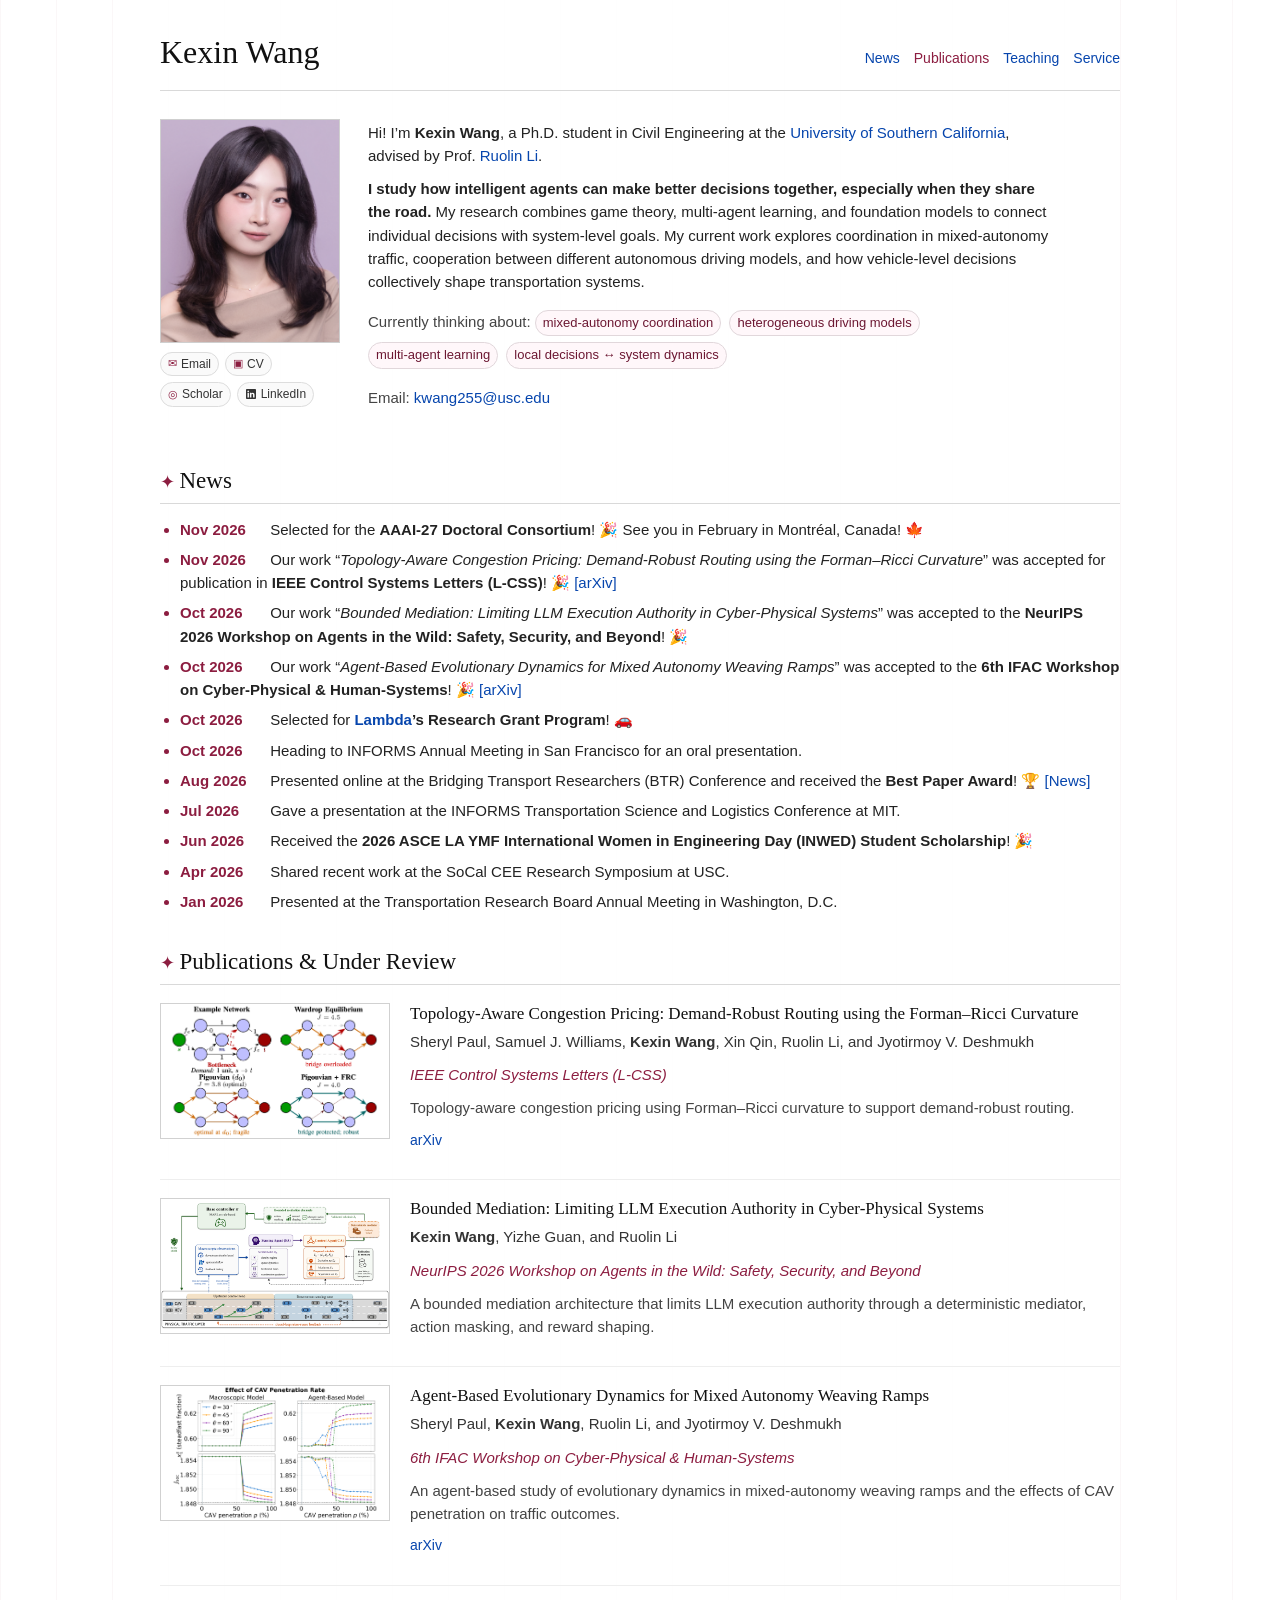
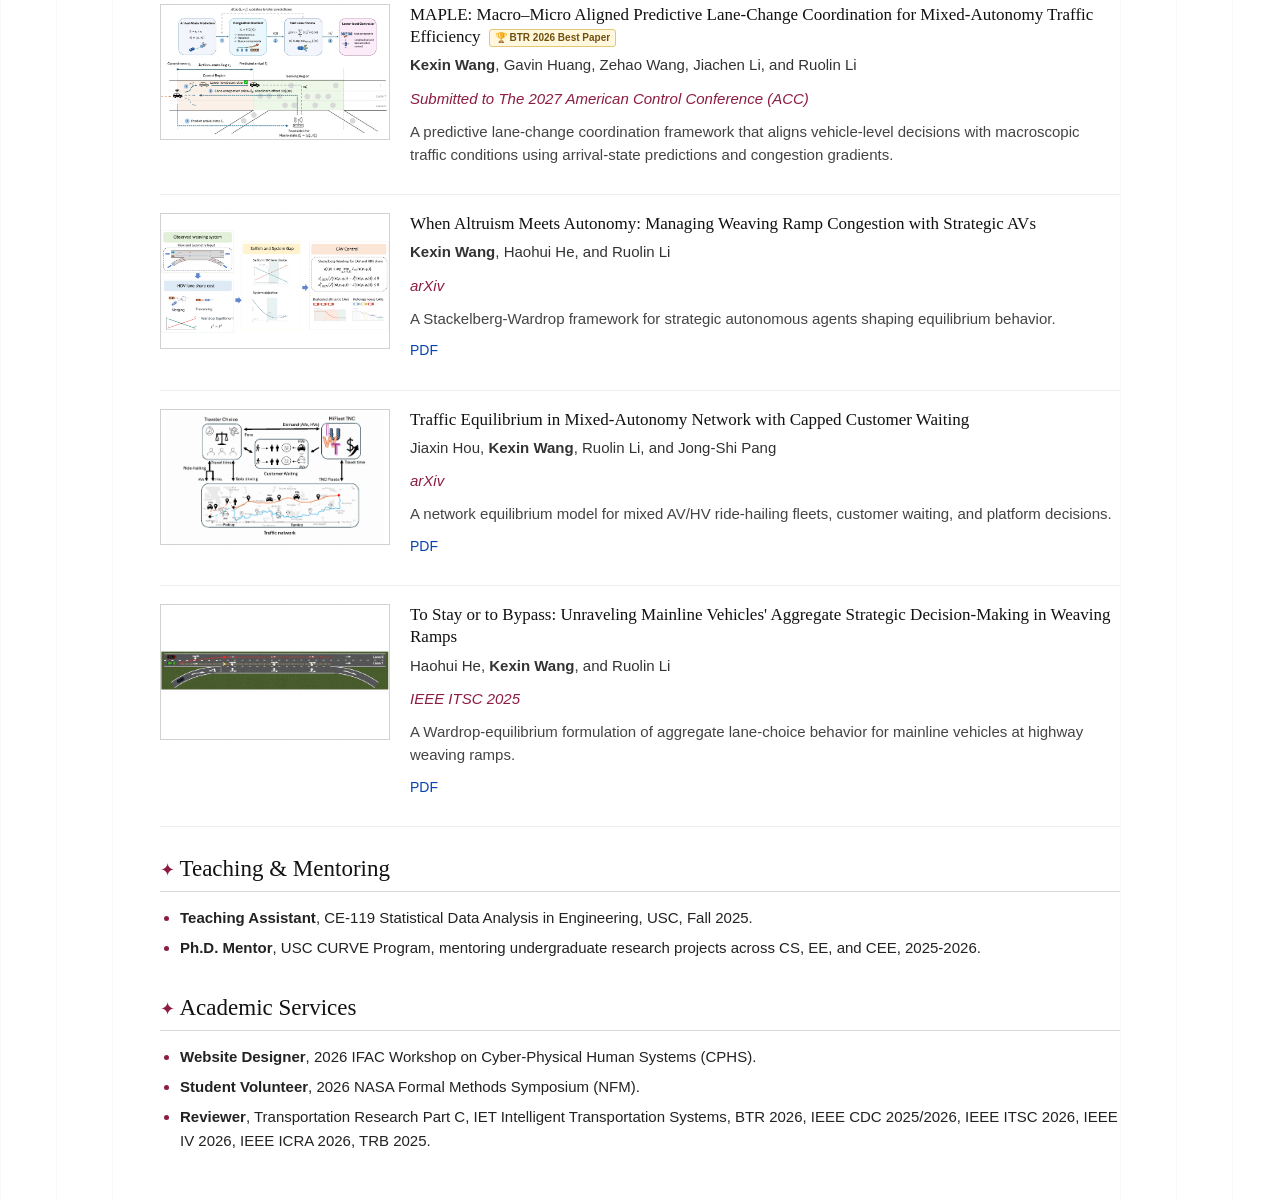
==== index.html @ f647f92d "Add maple leaf to Montreal news" ====
<!DOCTYPE html>
<html lang="en">
<head>
  <meta charset="UTF-8" />
  <meta name="viewport" content="width=device-width, initial-scale=1.0" />
  <meta name="description" content="Kexin Wang, Ph.D. student at USC studying coordination and system-level decision-making in intelligent multi-agent systems and mixed-autonomy transportation." />
  <title>Kexin Wang</title>
  <link rel="stylesheet" href="style.css" />
</head>
<body>
  <div class="page">
    <header class="site-header">
      <h1>Kexin Wang</h1>
      <nav aria-label="Main navigation">
        <a href="#news">News</a>
        <a href="#publications">Publications</a>
        <a href="#teaching">Teaching</a>
        <a href="#service">Service</a>
      </nav>
    </header>

    <main>
      <section class="intro" aria-label="Introduction">
        <div class="portrait-wrap">
          <img src="photo.jpeg" alt="Kexin Wang" class="portrait" />
          <div class="profile-links" aria-label="Profile links">
            <a href="mailto:kwang255@usc.edu" aria-label="Email Kexin Wang"><span>✉</span>Email</a>
            <a href="CV_Kexin_Wang.pdf" target="_blank" rel="noopener" aria-label="Download CV"><span>▣</span>CV</a>
            <a href="https://scholar.google.com/citations?user=AoltnHUAAAAJ&amp;hl=en" target="_blank" rel="noopener" aria-label="Google Scholar profile"><span>◎</span>Scholar</a>
            <a href="https://www.linkedin.com/in/kexin-wang-294608192/" target="_blank" rel="noopener" aria-label="LinkedIn profile">
              <svg width="12" height="12" viewBox="0 0 24 24" fill="currentColor" aria-hidden="true" focusable="false">
                <path d="M20.45 2H3.55C2.69 2 2 2.68 2 3.52v16.96c0 .84.69 1.52 1.55 1.52h16.9c.86 0 1.55-.68 1.55-1.52V3.52c0-.84-.69-1.52-1.55-1.52zM7.93 19.05H4.97V9.5h2.96v9.55zM6.45 8.19a1.71 1.71 0 1 1 0-3.42 1.71 1.71 0 0 1 0 3.42zm12.6 10.86H16.1V14.4c0-1.11-.02-2.54-1.55-2.54-1.55 0-1.79 1.21-1.79 2.46v4.73H9.81V9.5h2.83v1.3h.04c.39-.75 1.36-1.54 2.8-1.54 3 0 3.56 1.98 3.56 4.55v5.24z" />
              </svg>
              LinkedIn
            </a>
          </div>
        </div>
        <div class="bio">
          <p>
            Hi! I’m <strong>Kexin Wang</strong>, a Ph.D. student in Civil Engineering at the
            <a href="https://www.usc.edu/" target="_blank" rel="noopener">University of Southern California</a>,
            advised by Prof. <a href="https://ruolinli.me/ruolin-li" target="_blank" rel="noopener">Ruolin Li</a>.
          </p>
          <p>
            <strong>I study how intelligent agents can make better decisions together, especially when they share the road.</strong>
            My research combines game theory, multi-agent learning, and foundation models to connect individual decisions with
            system-level goals. My current work explores coordination in mixed-autonomy traffic, cooperation between different
            autonomous driving models, and how vehicle-level decisions collectively shape transportation systems.
          </p>
          <p class="currently">
            Currently thinking about: <span>mixed-autonomy coordination</span>
            <span>heterogeneous driving models</span>
            <span>multi-agent learning</span>
            <span>local decisions ↔ system dynamics</span>
          </p>
          <p class="contact">
            Email: <a href="mailto:kwang255@usc.edu">kwang255@usc.edu</a>
          </p>
        </div>
      </section>

      <section id="news" class="section">
        <h2>News</h2>
        <ul class="news-list">
          <li><span>Nov 2026</span> Selected for the <strong>AAAI-27 Doctoral Consortium</strong>! 🎉 See you in February in Montréal, Canada! 🍁</li>
          <li><span>Nov 2026</span> Our work “<em>Topology-Aware Congestion Pricing: Demand-Robust Routing using the Forman–Ricci Curvature</em>” was accepted for publication in <strong>IEEE Control Systems Letters (L-CSS)</strong>! 🎉 <a href="https://arxiv.org/abs/2609.14980" target="_blank" rel="noopener">[arXiv]</a></li>
          <li><span>Oct 2026</span> Our work “<em>Bounded Mediation: Limiting LLM Execution Authority in Cyber-Physical Systems</em>” was accepted to the <strong>NeurIPS 2026 Workshop on Agents in the Wild: Safety, Security, and Beyond</strong>! 🎉</li>
          <li><span>Oct 2026</span> Our work “<em>Agent-Based Evolutionary Dynamics for Mixed Autonomy Weaving Ramps</em>” was accepted to the <strong>6th IFAC Workshop on Cyber-Physical &amp; Human-Systems</strong>! 🎉 <a href="https://arxiv.org/abs/2609.36424" target="_blank" rel="noopener">[arXiv]</a></li>
          <li><span>Oct 2026</span> Selected for <strong><a href="https://lambda.ai/" target="_blank" rel="noopener">Lambda</a>’s Research Grant Program</strong>! 🚗</li>
          <li><span>Oct 2026</span> Heading to INFORMS Annual Meeting in San Francisco for an oral presentation.</li>
          <li><span>Aug 2026</span> Presented online at the Bridging Transport Researchers (BTR) Conference and received the <strong>Best Paper Award</strong>! 🏆 <a href="https://bridgingtransport.org/archive-directory/archive-of-btr-8-august-2026/" target="_blank" rel="noopener">[News]</a></li>
          <li><span>Jul 2026</span> Gave a presentation at the INFORMS Transportation Science and Logistics Conference at MIT.</li>
          <li><span>Jun 2026</span> Received the <strong>2026 ASCE LA YMF International Women in Engineering Day (INWED) Student Scholarship</strong>! 🎉</li>
          <li><span>Apr 2026</span> Shared recent work at the SoCal CEE Research Symposium at USC.</li>
          <li><span>Jan 2026</span> Presented at the Transportation Research Board Annual Meeting in Washington, D.C.</li>
        </ul>
      </section>

      <section id="publications" class="section">
        <h2>Publications &amp; Under Review</h2>

        <article class="publication">
          <div class="pub-image">
            <img src="assets/papers/topology_pricing_thumb.png" alt="Network routing under Wardrop equilibrium, Pigouvian pricing, and Forman–Ricci curvature-based pricing" />
          </div>
          <div class="pub-text">
            <h3>Topology-Aware Congestion Pricing: Demand-Robust Routing using the Forman–Ricci Curvature</h3>
            <p class="authors">Sheryl Paul, Samuel J. Williams, <strong>Kexin Wang</strong>, Xin Qin, Ruolin Li, and Jyotirmoy V. Deshmukh</p>
            <p class="venue">IEEE Control Systems Letters (L-CSS)</p>
            <p class="summary">
              Topology-aware congestion pricing using Forman–Ricci curvature to support demand-robust routing.
            </p>
            <p class="links"><a href="https://arxiv.org/abs/2609.14980" target="_blank" rel="noopener">arXiv</a></p>
          </div>
        </article>

        <article class="publication">
          <div class="pub-image">
            <img src="assets/papers/bounded_mediation_thumb.png" alt="Bounded mediation architecture with a deterministic mediator and limited LLM execution authority" />
          </div>
          <div class="pub-text">
            <h3>Bounded Mediation: Limiting LLM Execution Authority in Cyber-Physical Systems</h3>
            <p class="authors"><strong>Kexin Wang</strong>, Yizhe Guan, and Ruolin Li</p>
            <p class="venue">NeurIPS 2026 Workshop on Agents in the Wild: Safety, Security, and Beyond</p>
            <p class="summary">
              A bounded mediation architecture that limits LLM execution authority through a deterministic mediator, action masking, and reward shaping.
            </p>
          </div>
        </article>

        <article class="publication">
          <div class="pub-image">
            <img src="assets/papers/agent_based_weaving_thumb.png" alt="Effects of CAV penetration on steadfast fraction and social cost in macroscopic and agent-based weaving-ramp models" />
          </div>
          <div class="pub-text">
            <h3>Agent-Based Evolutionary Dynamics for Mixed Autonomy Weaving Ramps</h3>
            <p class="authors">Sheryl Paul, <strong>Kexin Wang</strong>, Ruolin Li, and Jyotirmoy V. Deshmukh</p>
            <p class="venue">6th IFAC Workshop on Cyber-Physical &amp; Human-Systems</p>
            <p class="summary">
              An agent-based study of evolutionary dynamics in mixed-autonomy weaving ramps and the effects of CAV penetration on traffic outcomes.
            </p>
            <p class="links"><a href="https://arxiv.org/abs/2609.36424" target="_blank" rel="noopener">arXiv</a></p>
          </div>
        </article>

        <article class="publication">
          <div class="pub-image">
            <img src="assets/papers/maple_acc_thumb.png" alt="MAPLE arrival-state prediction and congestion-gradient lane-change coordination framework" />
          </div>
          <div class="pub-text">
            <h3>MAPLE: Macro–Micro Aligned Predictive Lane-Change Coordination for Mixed-Autonomy Traffic Efficiency <span class="publication-award"><span aria-hidden="true">🏆</span> BTR 2026 Best Paper</span></h3>
            <p class="authors"><strong>Kexin Wang</strong>, Gavin Huang, Zehao Wang, Jiachen Li, and Ruolin Li</p>
            <p class="venue">Submitted to The 2027 American Control Conference (ACC)</p>
            <p class="summary">
              A predictive lane-change coordination framework that aligns vehicle-level decisions with macroscopic traffic conditions using arrival-state predictions and congestion gradients.
            </p>
          </div>
        </article>

        <article class="publication">
          <a class="pub-image" href="papers/altruism_autonomy_ts.pdf" target="_blank" rel="noopener" aria-label="Strategic AV paper figure preview">
            <img src="assets/papers/altruism_updated_thumb.png" alt="Highway weaving ramp figure from the manuscript" />
          </a>
          <div class="pub-text">
            <h3>When Altruism Meets Autonomy: Managing Weaving Ramp Congestion with Strategic AVs</h3>
            <p class="authors"><strong>Kexin Wang</strong>, Haohui He, and Ruolin Li</p>
            <p class="venue">arXiv</p>
            <p class="summary">
              A Stackelberg-Wardrop framework for strategic autonomous agents shaping equilibrium behavior.
            </p>
            <p class="links"><a href="papers/altruism_autonomy_ts.pdf" target="_blank" rel="noopener">PDF</a></p>
          </div>
        </article>

        <article class="publication">
          <a class="pub-image" href="papers/mage_trpartb.pdf" target="_blank" rel="noopener" aria-label="MAGE paper figure preview">
            <img src="assets/papers/mage_thumb.png" alt="Mixed-autonomy ride-hailing system overview figure from the manuscript" />
          </a>
          <div class="pub-text">
            <h3>Traffic Equilibrium in Mixed-Autonomy Network with Capped Customer Waiting</h3>
            <p class="authors">Jiaxin Hou, <strong>Kexin Wang</strong>, Ruolin Li, and Jong-Shi Pang</p>
            <p class="venue">arXiv</p>
            <p class="summary">
              A network equilibrium model for mixed AV/HV ride-hailing fleets, customer waiting, and platform decisions.
            </p>
            <p class="links"><a href="papers/mage_trpartb.pdf" target="_blank" rel="noopener">PDF</a></p>
          </div>
        </article>

        <article class="publication">
          <a class="pub-image" href="papers/itsc2025_weaving_ramps.pdf" target="_blank" rel="noopener" aria-label="ITSC paper figure preview">
            <img src="assets/papers/itsc_thumb.png" alt="Weaving ramp decision-making figure from the ITSC paper" />
          </a>
          <div class="pub-text">
            <h3>To Stay or to Bypass: Unraveling Mainline Vehicles' Aggregate Strategic Decision-Making in Weaving Ramps</h3>
            <p class="authors">Haohui He, <strong>Kexin Wang</strong>, and Ruolin Li</p>
            <p class="venue">IEEE ITSC 2025</p>
            <p class="summary">
              A Wardrop-equilibrium formulation of aggregate lane-choice behavior for mainline vehicles at highway weaving ramps.
            </p>
            <p class="links"><a href="papers/itsc2025_weaving_ramps.pdf" target="_blank" rel="noopener">PDF</a></p>
          </div>
        </article>
      </section>

      <section id="teaching" class="section">
        <h2>Teaching &amp; Mentoring</h2>
        <ul class="simple-list">
          <li><strong>Teaching Assistant</strong>, CE-119 Statistical Data Analysis in Engineering, USC, Fall 2025.</li>
          <li><strong>Ph.D. Mentor</strong>, USC CURVE Program, mentoring undergraduate research projects across CS, EE, and CEE, 2025-2026.</li>
        </ul>
      </section>

      <section id="service" class="section">
        <h2>Academic Services</h2>
        <ul class="simple-list">
          <li><strong>Website Designer</strong>, 2026 IFAC Workshop on Cyber-Physical Human Systems (CPHS).</li>
          <li><strong>Student Volunteer</strong>, 2026 NASA Formal Methods Symposium (NFM).</li>
          <li><strong>Reviewer</strong>, Transportation Research Part C, IET Intelligent Transportation Systems, BTR 2026, IEEE CDC 2025/2026, IEEE ITSC 2026, IEEE IV 2026, IEEE ICRA 2026, TRB 2025.</li>
        </ul>
      </section>
    </main>
  </div>

  <script src="main.js"></script>
</body>
</html>
---- style.css ----
* {
  box-sizing: border-box;
}

html {
  scroll-behavior: smooth;
}

body {
  margin: 0;
  color: #222;
  background:
    linear-gradient(90deg, rgba(140, 29, 64, 0.035) 1px, transparent 1px) 0 0 / 56px 56px,
    #fff;
  font-family: Arial, Helvetica, sans-serif;
  font-size: 15px;
  line-height: 1.55;
}

a {
  color: #0645ad;
  text-decoration: none;
}

a:hover {
  color: #8c1d40;
  text-decoration: underline;
}

.page {
  width: min(960px, calc(100% - 36px));
  margin: 0 auto;
  padding: 28px 0 42px;
  background: rgba(255, 255, 255, 0.86);
}

.site-header {
  display: flex;
  align-items: baseline;
  justify-content: space-between;
  gap: 24px;
  padding-bottom: 12px;
  border-bottom: 1px solid #d9d9d9;
}

h1,
h2,
h3 {
  margin: 0;
  font-family: Georgia, "Times New Roman", serif;
  font-weight: 500;
  color: #111;
}

h1 {
  font-size: 32px;
}

h2 {
  margin-bottom: 14px;
  padding-bottom: 4px;
  border-bottom: 1px solid #d9d9d9;
  font-size: 23px;
}

h2::before {
  content: "✦ ";
  color: #8c1d40;
  font-size: 18px;
}

h3 {
  font-size: 17px;
  line-height: 1.3;
}

p {
  margin: 0 0 10px;
}

nav {
  display: flex;
  flex-wrap: wrap;
  justify-content: flex-end;
  gap: 14px;
  font-size: 14px;
}

nav a.active {
  color: #8c1d40;
}

.intro {
  display: grid;
  grid-template-columns: 180px 1fr;
  gap: 28px;
  padding: 28px 0 20px;
}

.portrait-wrap {
  width: 180px;
}

.portrait {
  display: block;
  width: 180px;
  height: 224px;
  object-fit: cover;
  object-position: center 32%;
  border: 1px solid #cfcfcf;
}

.profile-links {
  display: flex;
  flex-wrap: wrap;
  gap: 6px;
  margin-top: 9px;
}

.profile-links a {
  display: inline-flex;
  align-items: center;
  gap: 4px;
  padding: 2px 7px;
  border: 1px solid #ddd;
  border-radius: 999px;
  background: #fafafa;
  color: #333;
  font-size: 12px;
}

.profile-links a:hover {
  border-color: #8c1d40;
  color: #8c1d40;
  text-decoration: none;
}

.profile-links span {
  color: #8c1d40;
  font-size: 11px;
}

.bio {
  padding-top: 2px;
  max-width: 690px;
}

.contact {
  margin-top: 14px;
  color: #444;
}

.currently {
  margin: 14px 0 12px;
  color: #444;
}

.currently span {
  display: inline-block;
  margin: 3px 4px 3px 0;
  padding: 2px 7px;
  border: 1px solid #e1d7db;
  border-radius: 999px;
  background: #fff7fa;
  color: #6c1732;
  font-size: 13px;
}

.section {
  padding-top: 24px;
}

.news-list,
.simple-list {
  margin: 0;
  padding-left: 20px;
}

.news-list li,
.simple-list li {
  margin-bottom: 7px;
}

.news-list span {
  display: inline-block;
  min-width: 86px;
  color: #8c1d40;
  font-weight: 700;
}

.news-list li::marker,
.simple-list li::marker {
  color: #8c1d40;
}

.news-photo {
  max-width: 380px;
  margin: 14px 0 0 20px;
}

.news-photo img {
  display: block;
  width: 100%;
  max-height: 230px;
  object-fit: cover;
  object-position: center 45%;
  border: 1px solid #d9d9d9;
}

.news-photo figcaption {
  margin-top: 5px;
  color: #666;
  font-size: 12px;
  line-height: 1.4;
}

.publication {
  display: grid;
  grid-template-columns: 230px 1fr;
  gap: 20px;
  padding: 18px 0;
  border-bottom: 1px solid #eee;
}

.publication:first-of-type {
  padding-top: 4px;
}

.pub-image {
  display: block;
  width: 230px;
  height: 136px;
  border: 1px solid #d1d1d1;
  background: #fafafa;
  overflow: hidden;
}

.pub-image img {
  display: block;
  width: 100%;
  height: 100%;
  object-fit: contain;
  background: #fff;
}

.pub-text {
  min-width: 0;
}

.authors {
  margin-top: 5px;
  color: #333;
}

.venue {
  margin-top: 4px;
  color: #8c1d40;
  font-style: italic;
}

.summary {
  color: #444;
}

.publication-award {
  display: inline-block;
  margin-left: 4px;
  padding: 1px 5px;
  border: 1px solid #e3c775;
  border-radius: 3px;
  background: #fff8df;
  color: #72500b;
  font-family: Arial, sans-serif;
  font-size: 10px;
  font-weight: 600;
  line-height: 1.4;
  vertical-align: middle;
  white-space: nowrap;
}

.links {
  margin-top: 6px;
  font-size: 14px;
}

footer {
  margin-top: 30px;
  padding-top: 12px;
  border-top: 1px solid #d9d9d9;
  color: #777;
  font-size: 13px;
}

@media (max-width: 720px) {
  .site-header {
    display: block;
  }

  nav {
    justify-content: flex-start;
    margin-top: 8px;
  }

  .intro {
    grid-template-columns: 1fr;
  }

  .portrait-wrap,
  .portrait {
    width: 170px;
  }

  .portrait {
    height: 212px;
  }

  .publication {
    grid-template-columns: 1fr;
    gap: 10px;
  }

  .pub-image {
    width: min(100%, 260px);
    height: auto;
    aspect-ratio: 230 / 136;
  }

  .news-list span {
    display: block;
    min-width: 0;
  }
}
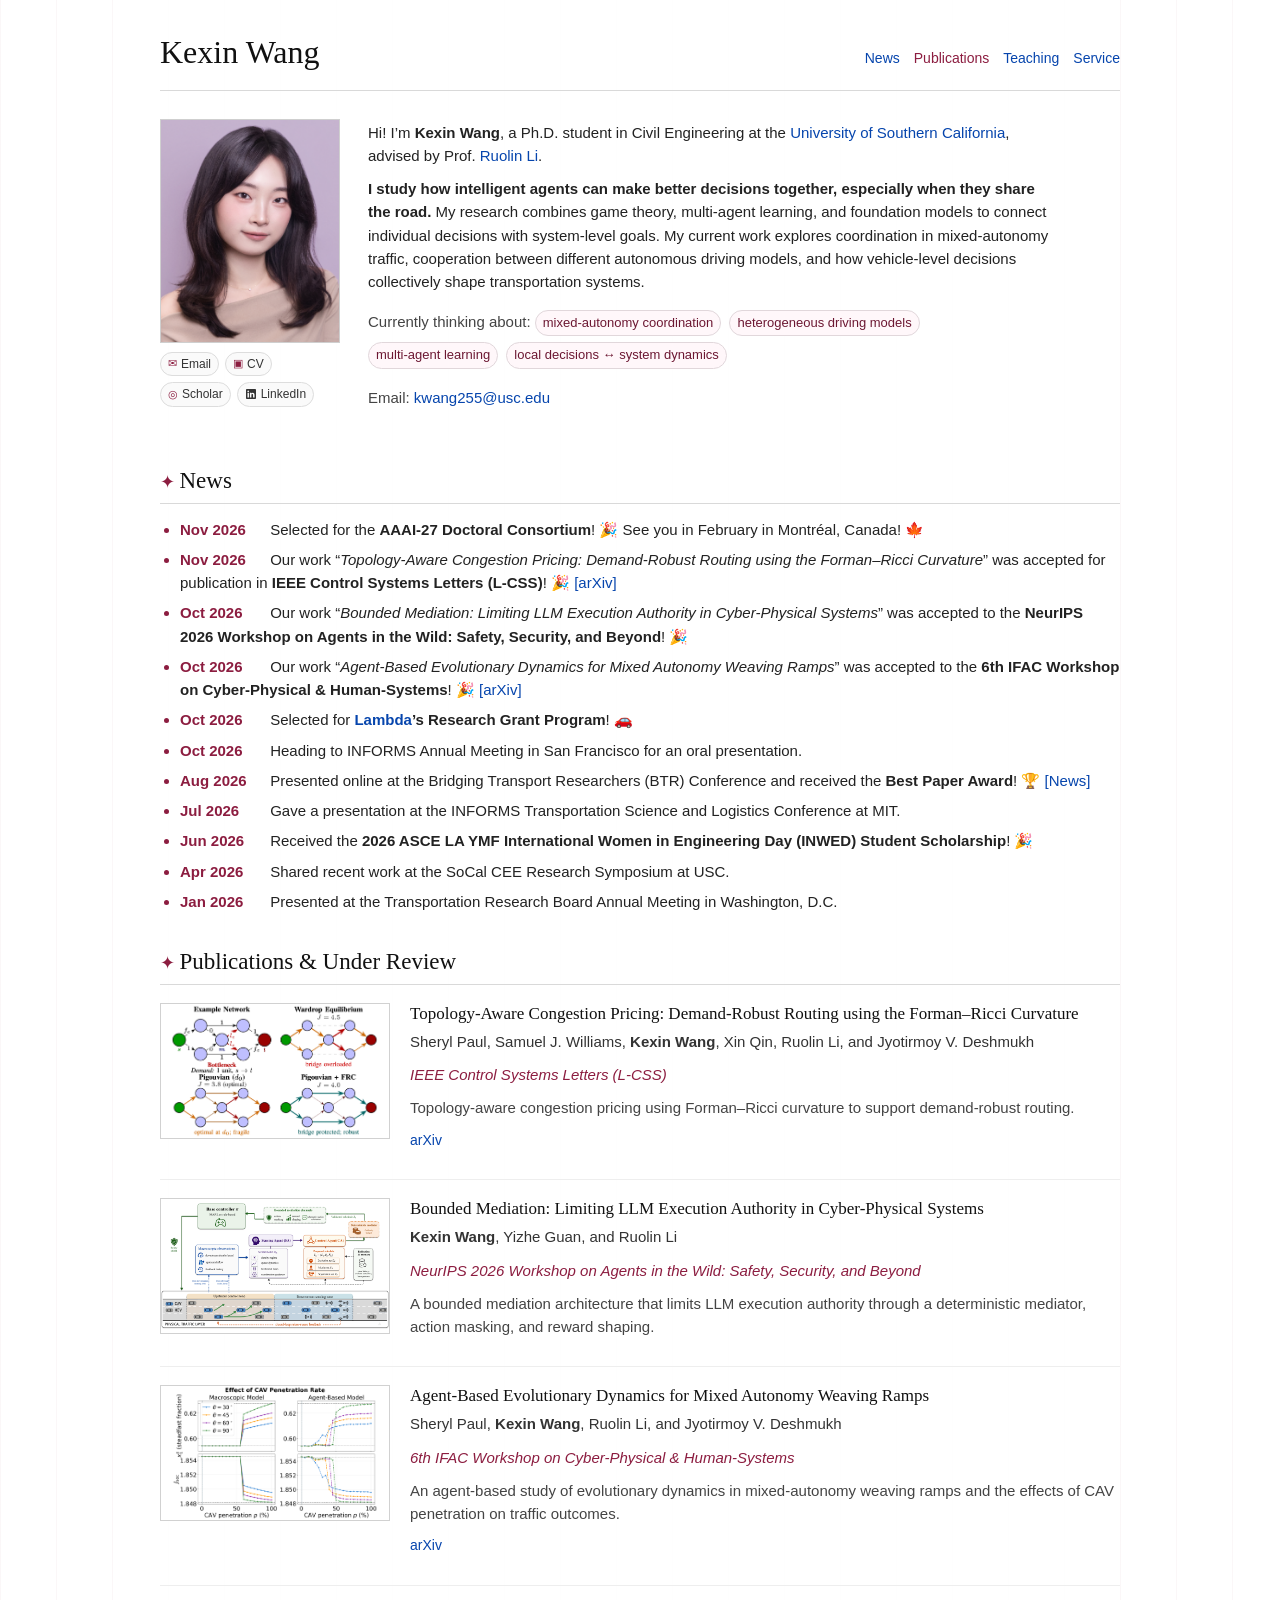
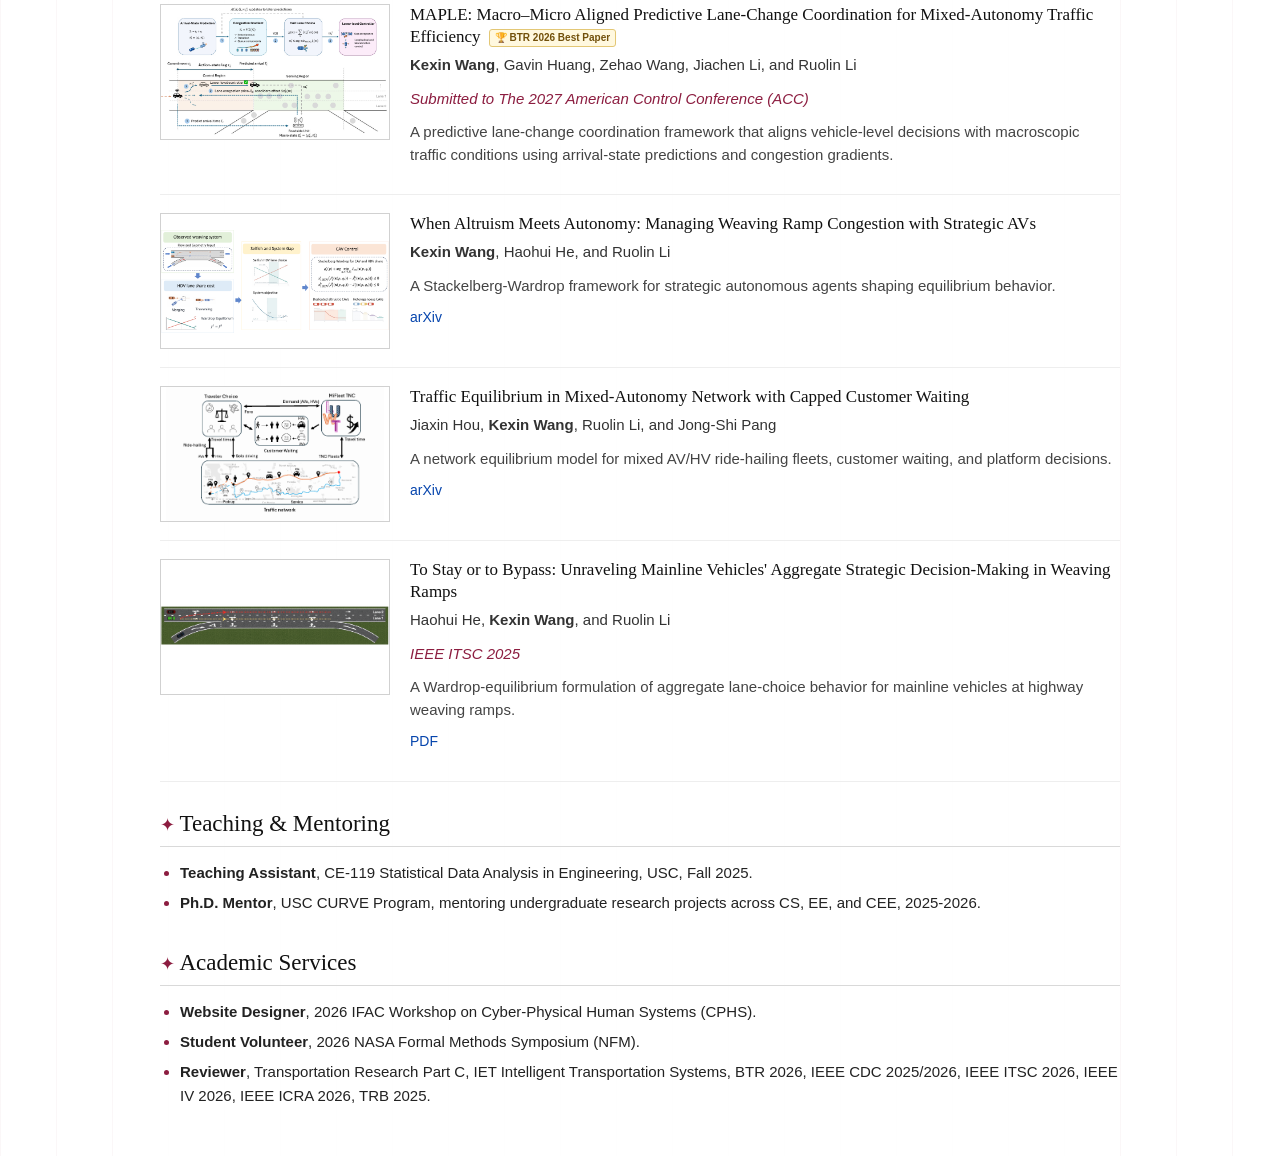
==== commit b3715d0e: "Use arXiv links for restored publications" ====
--- a/index.html
+++ b/index.html
@@ -144,11 +144,10 @@
           <div class="pub-text">
             <h3>When Altruism Meets Autonomy: Managing Weaving Ramp Congestion with Strategic AVs</h3>
             <p class="authors"><strong>Kexin Wang</strong>, Haohui He, and Ruolin Li</p>
-            <p class="venue">arXiv</p>
             <p class="summary">
               A Stackelberg-Wardrop framework for strategic autonomous agents shaping equilibrium behavior.
             </p>
-            <p class="links"><a href="papers/altruism_autonomy_ts.pdf" target="_blank" rel="noopener">PDF</a></p>
+            <p class="links"><a href="https://arxiv.org/abs/2604.21941" target="_blank" rel="noopener">arXiv</a></p>
           </div>
         </article>
 
@@ -159,11 +158,10 @@
           <div class="pub-text">
             <h3>Traffic Equilibrium in Mixed-Autonomy Network with Capped Customer Waiting</h3>
             <p class="authors">Jiaxin Hou, <strong>Kexin Wang</strong>, Ruolin Li, and Jong-Shi Pang</p>
-            <p class="venue">arXiv</p>
             <p class="summary">
               A network equilibrium model for mixed AV/HV ride-hailing fleets, customer waiting, and platform decisions.
             </p>
-            <p class="links"><a href="papers/mage_trpartb.pdf" target="_blank" rel="noopener">PDF</a></p>
+            <p class="links"><a href="https://arxiv.org/abs/2512.10194" target="_blank" rel="noopener">arXiv</a></p>
           </div>
         </article>
 
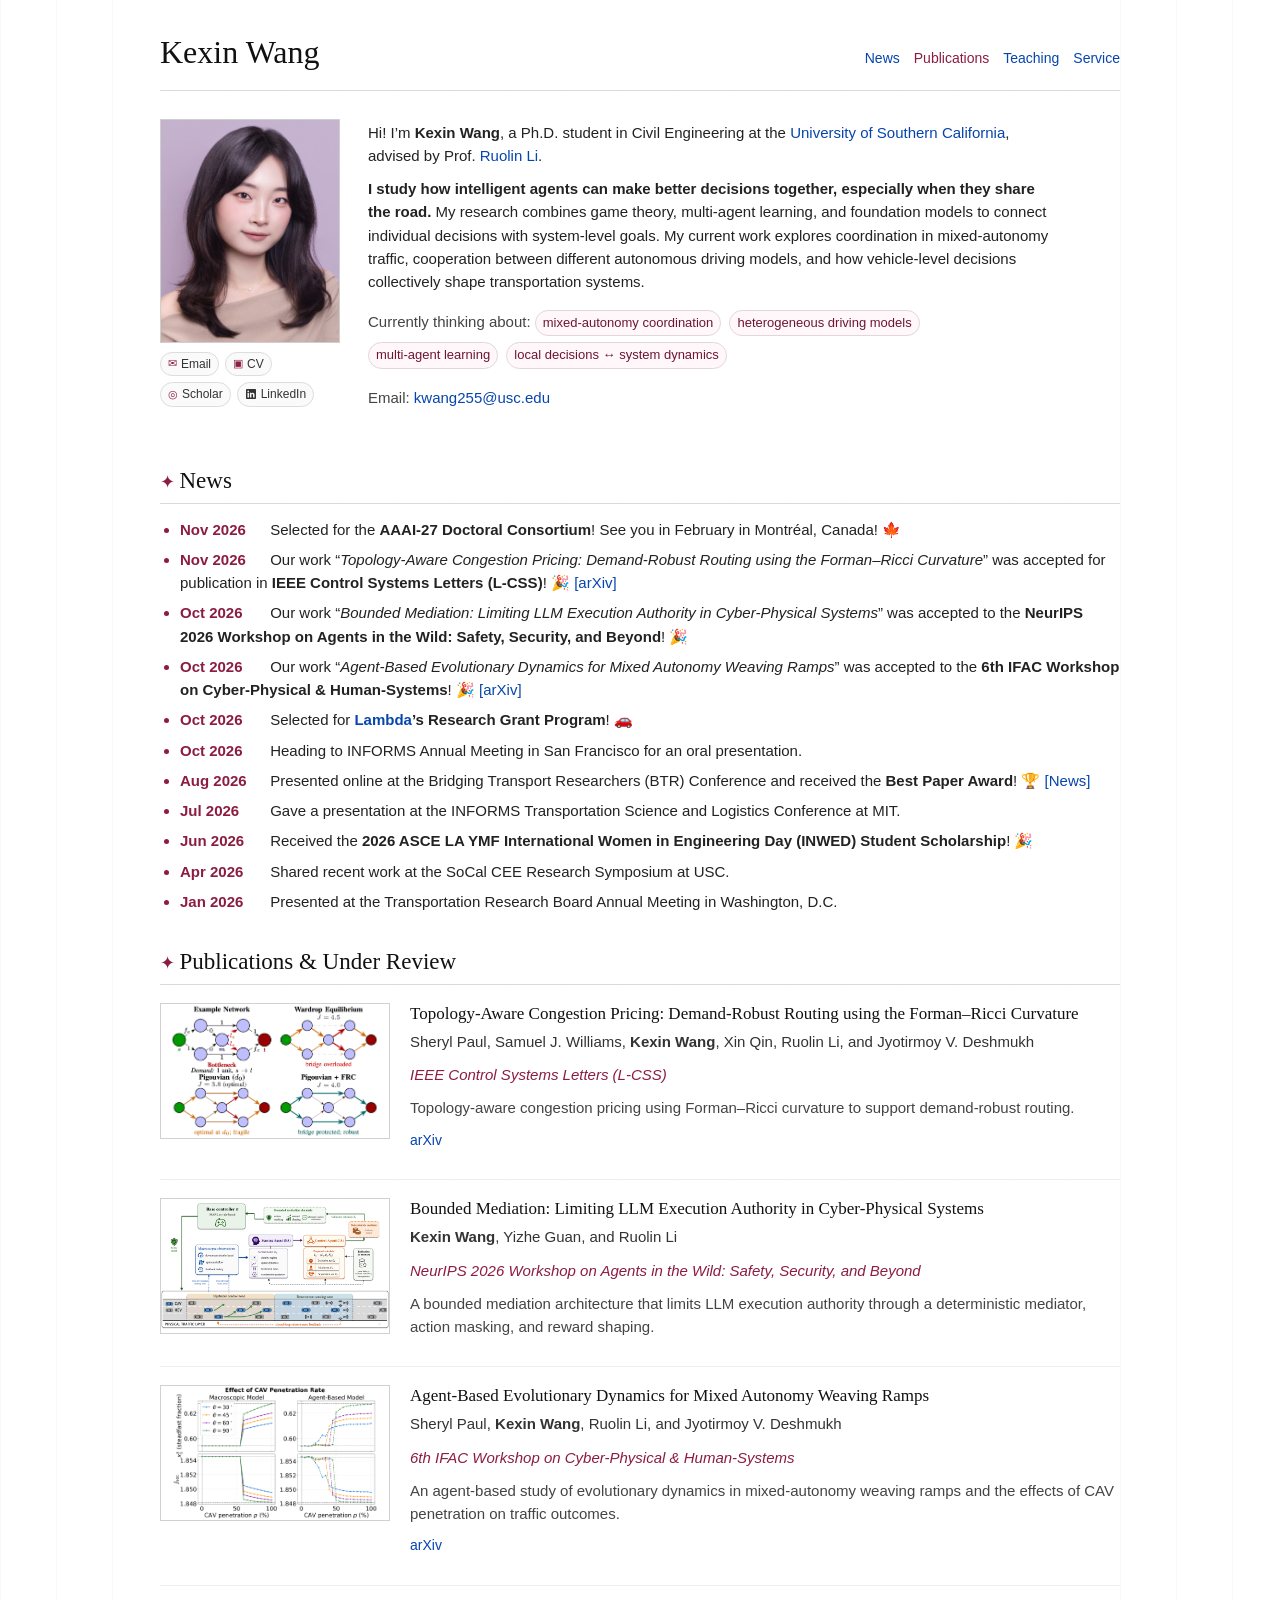
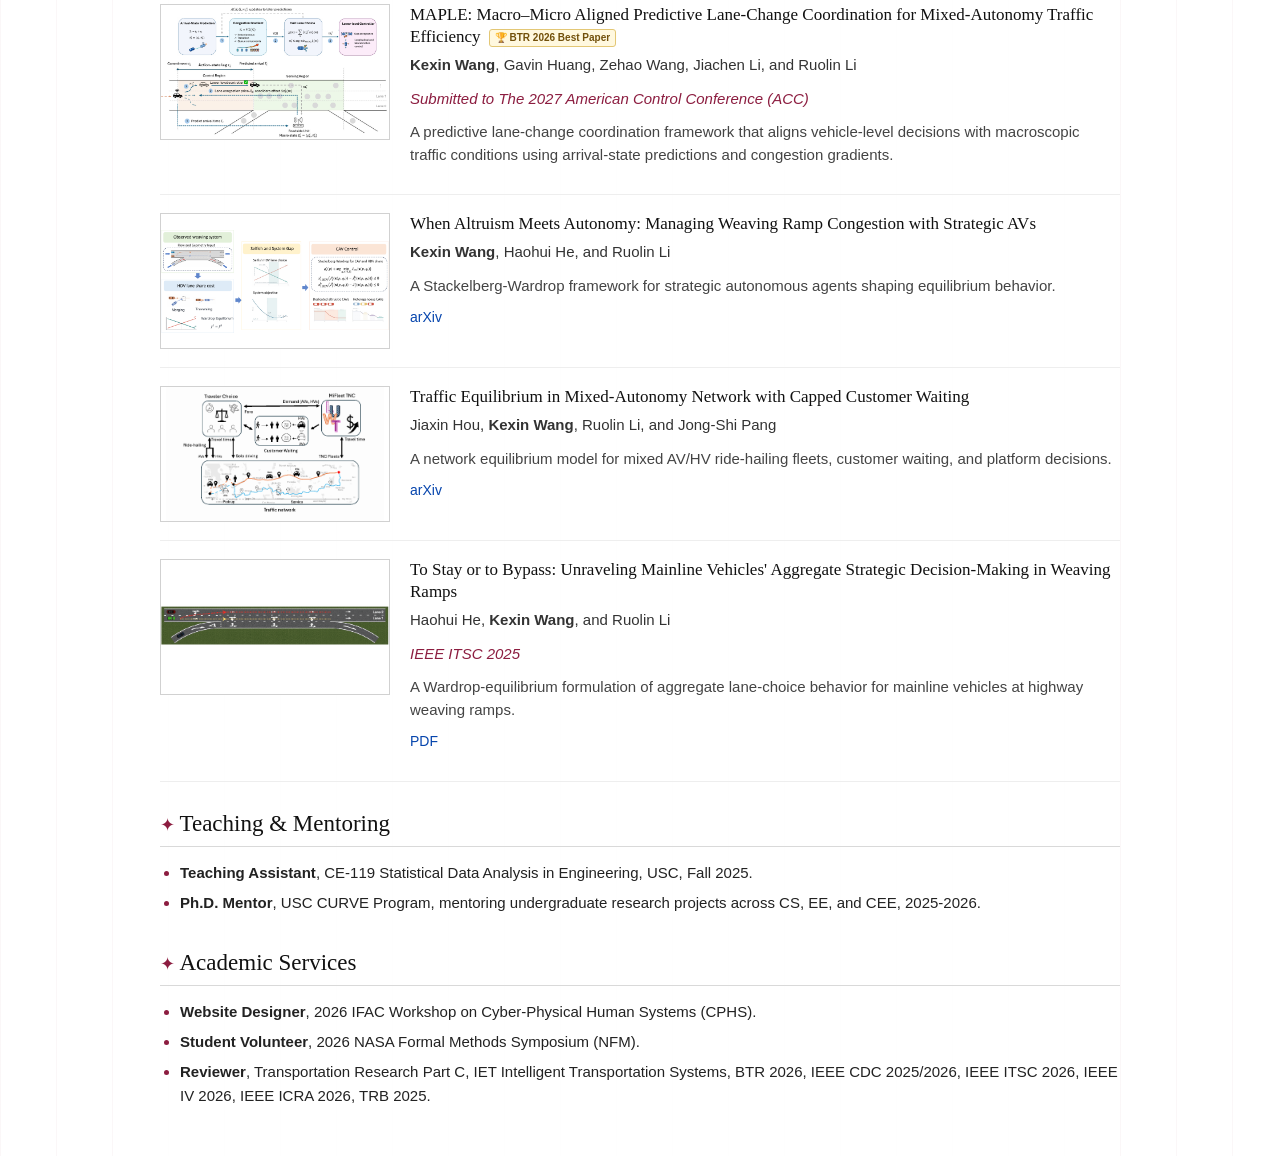
==== commit 256decb2: "Simplify AAAI Doctoral Consortium news punctuation" ====
--- a/index.html
+++ b/index.html
@@ -62,7 +62,7 @@
       <section id="news" class="section">
         <h2>News</h2>
         <ul class="news-list">
-          <li><span>Nov 2026</span> Selected for the <strong>AAAI-27 Doctoral Consortium</strong>! 🎉 See you in February in Montréal, Canada! 🍁</li>
+          <li><span>Nov 2026</span> Selected for the <strong>AAAI-27 Doctoral Consortium</strong>! See you in February in Montréal, Canada! 🍁</li>
           <li><span>Nov 2026</span> Our work “<em>Topology-Aware Congestion Pricing: Demand-Robust Routing using the Forman–Ricci Curvature</em>” was accepted for publication in <strong>IEEE Control Systems Letters (L-CSS)</strong>! 🎉 <a href="https://arxiv.org/abs/2609.14980" target="_blank" rel="noopener">[arXiv]</a></li>
           <li><span>Oct 2026</span> Our work “<em>Bounded Mediation: Limiting LLM Execution Authority in Cyber-Physical Systems</em>” was accepted to the <strong>NeurIPS 2026 Workshop on Agents in the Wild: Safety, Security, and Beyond</strong>! 🎉</li>
           <li><span>Oct 2026</span> Our work “<em>Agent-Based Evolutionary Dynamics for Mixed Autonomy Weaving Ramps</em>” was accepted to the <strong>6th IFAC Workshop on Cyber-Physical &amp; Human-Systems</strong>! 🎉 <a href="https://arxiv.org/abs/2609.36424" target="_blank" rel="noopener">[arXiv]</a></li>
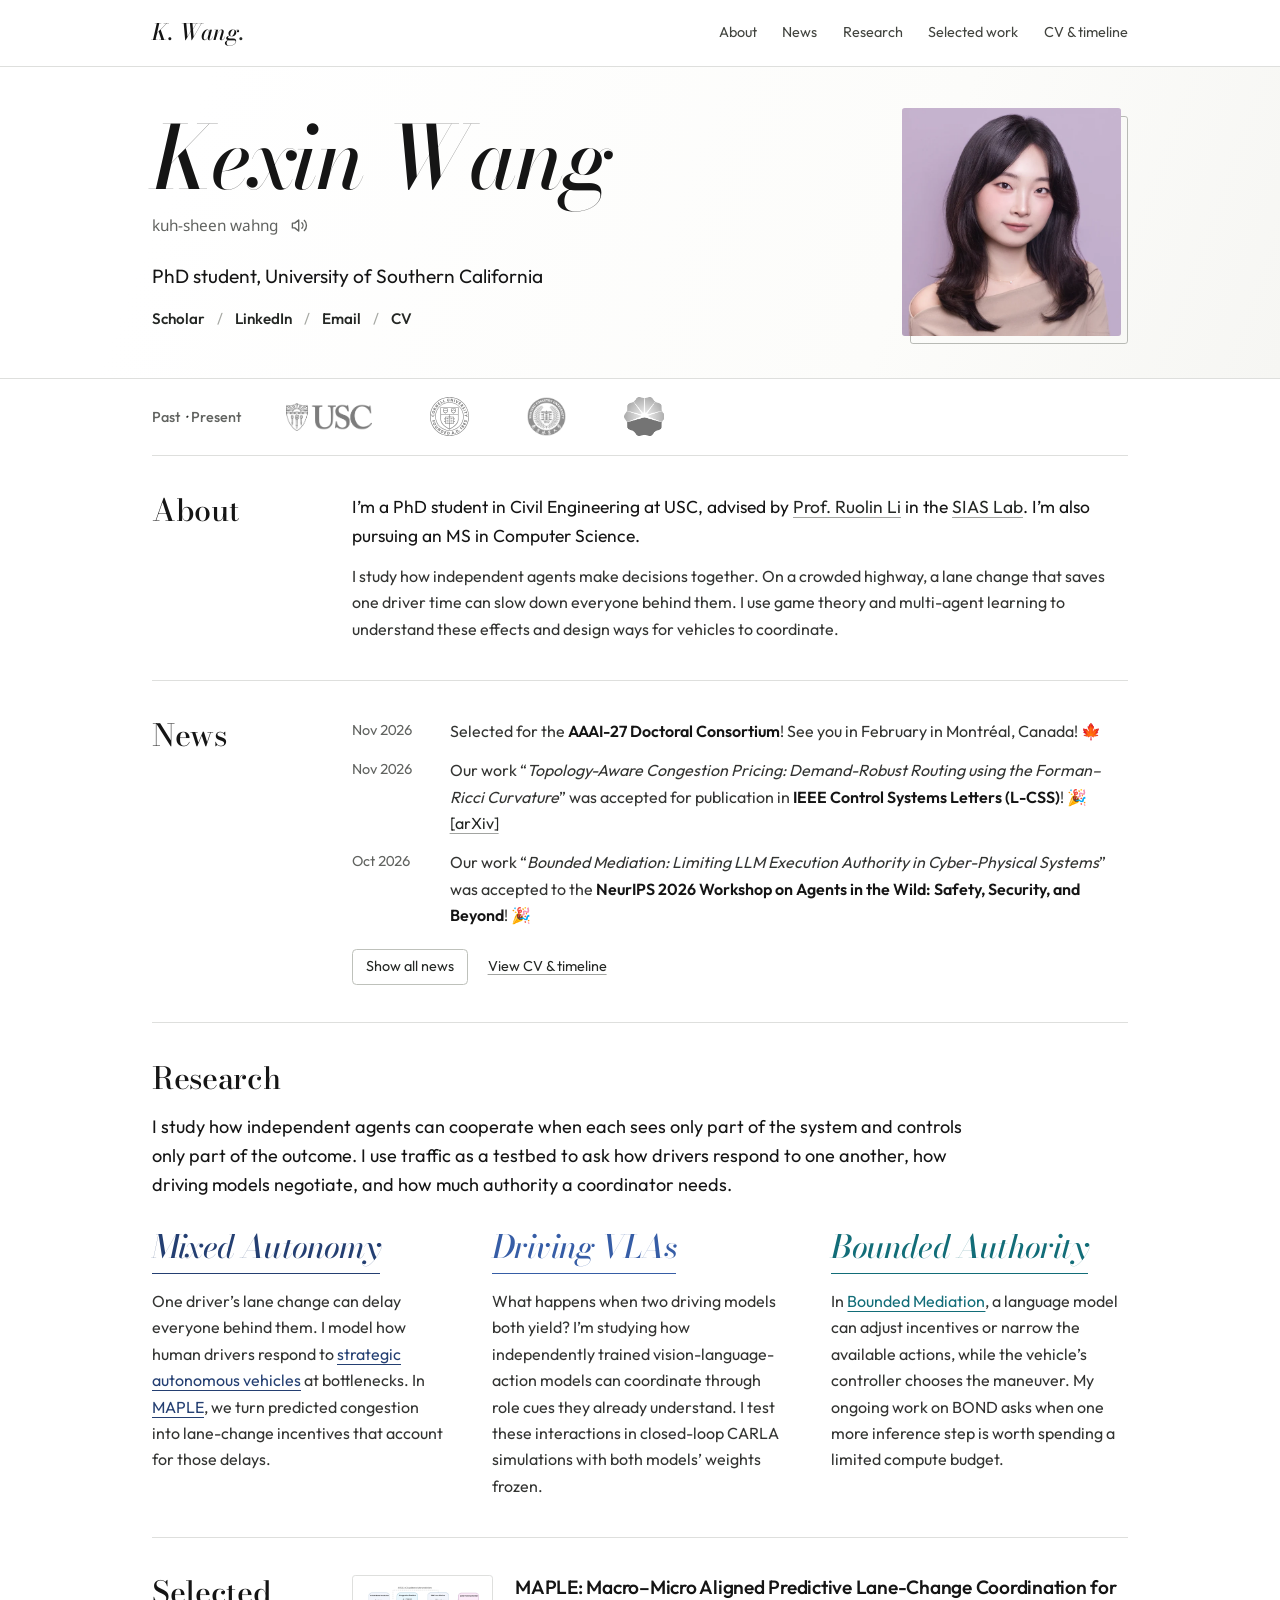
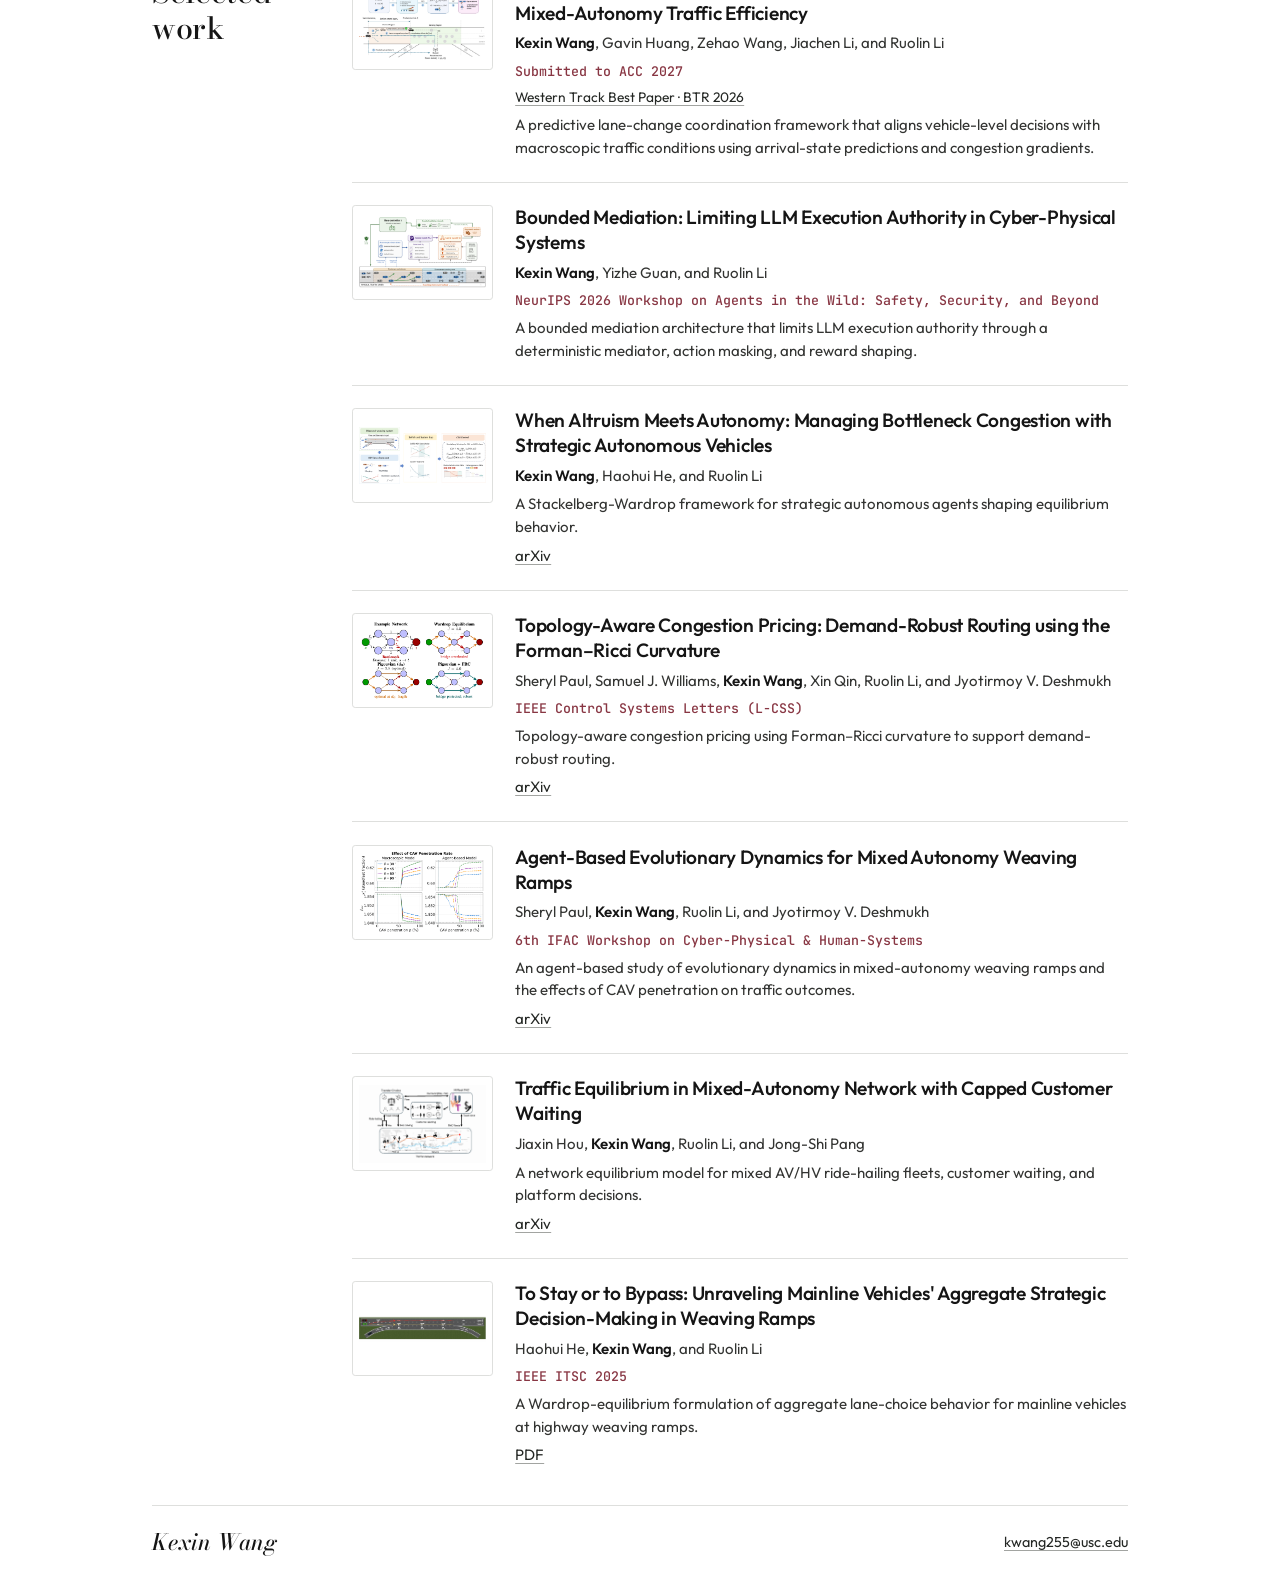
==== commit 3896e811: "Redesign academic homepage and add CV timeline" ====
--- a/index.html
+++ b/index.html
@@ -1,205 +1,210 @@
 <!DOCTYPE html>
 <html lang="en">
 <head>
-  <meta charset="UTF-8" />
-  <meta name="viewport" content="width=device-width, initial-scale=1.0" />
-  <meta name="description" content="Kexin Wang, Ph.D. student at USC studying coordination and system-level decision-making in intelligent multi-agent systems and mixed-autonomy transportation." />
-  <title>Kexin Wang</title>
-  <link rel="stylesheet" href="style.css" />
+  <meta charset="utf-8">
+  <meta name="viewport" content="width=device-width, initial-scale=1">
+  <meta name="description" content="Kexin Wang studies how independent agents coordinate in mixed-autonomy traffic, cooperative driving, and systems with limited decision authority at USC.">
+  <title>Kexin Wang | University of Southern California</title>
+  <link rel="stylesheet" href="style.css">
+  <script src="main.js" defer></script>
 </head>
 <body>
-  <div class="page">
-    <header class="site-header">
-      <h1>Kexin Wang</h1>
-      <nav aria-label="Main navigation">
-        <a href="#news">News</a>
-        <a href="#publications">Publications</a>
-        <a href="#teaching">Teaching</a>
-        <a href="#service">Service</a>
-      </nav>
-    </header>
-
-    <main>
-      <section class="intro" aria-label="Introduction">
-        <div class="portrait-wrap">
-          <img src="photo.jpeg" alt="Kexin Wang" class="portrait" />
+  <a class="skip-link" href="#main">Skip to content</a>
+  <header class="site-header"><div class="wrap masthead">
+    <a class="wordmark" href="index.html" aria-label="Kexin Wang home">K. Wang<span>.</span></a>
+    <nav aria-label="Main navigation">
+      <a href="#about">About</a><a href="#news">News</a><a href="#research">Research</a><a href="#publications">Selected work</a><a href="timeline.html">CV &amp; timeline</a>
+    </nav>
+  </div></header>
+  <main id="main">
+    <section class="hero" aria-labelledby="name">
+      <div class="wrap hero-inner">
+        <div class="identity">
+          <h1 id="name">Kexin <i>Wang</i></h1>
+          <div class="pronunciation">
+            <span><span class="sr-only">Pronounced approximately </span>kuh-sheen wahng</span>
+            <button type="button" class="say-name" aria-label="Play pronunciation of Kexin Wang" title="Hear my name" hidden>
+              <svg width="19" height="19" viewBox="0 0 24 24" fill="none" stroke="currentColor" stroke-width="1.7" stroke-linecap="round" stroke-linejoin="round" aria-hidden="true">
+                <path d="M11 5 6 9H3v6h3l5 4z"/><path d="M15 8.5a5 5 0 0 1 0 7m3-10a9 9 0 0 1 0 13"/>
+              </svg>
+            </button>
+            <a class="audio-fallback" href="assets/audio/kexin-wang.wav">Hear my name</a>
+            <audio id="name-audio" preload="none" src="assets/audio/kexin-wang.wav"></audio>
+          </div>
+          <p class="position">PhD student, University of Southern California</p>
           <div class="profile-links" aria-label="Profile links">
-            <a href="mailto:kwang255@usc.edu" aria-label="Email Kexin Wang"><span>✉</span>Email</a>
-            <a href="CV_Kexin_Wang.pdf" target="_blank" rel="noopener" aria-label="Download CV"><span>▣</span>CV</a>
-            <a href="https://scholar.google.com/citations?user=AoltnHUAAAAJ&amp;hl=en" target="_blank" rel="noopener" aria-label="Google Scholar profile"><span>◎</span>Scholar</a>
-            <a href="https://www.linkedin.com/in/kexin-wang-294608192/" target="_blank" rel="noopener" aria-label="LinkedIn profile">
-              <svg width="12" height="12" viewBox="0 0 24 24" fill="currentColor" aria-hidden="true" focusable="false">
-                <path d="M20.45 2H3.55C2.69 2 2 2.68 2 3.52v16.96c0 .84.69 1.52 1.55 1.52h16.9c.86 0 1.55-.68 1.55-1.52V3.52c0-.84-.69-1.52-1.55-1.52zM7.93 19.05H4.97V9.5h2.96v9.55zM6.45 8.19a1.71 1.71 0 1 1 0-3.42 1.71 1.71 0 0 1 0 3.42zm12.6 10.86H16.1V14.4c0-1.11-.02-2.54-1.55-2.54-1.55 0-1.79 1.21-1.79 2.46v4.73H9.81V9.5h2.83v1.3h.04c.39-.75 1.36-1.54 2.8-1.54 3 0 3.56 1.98 3.56 4.55v5.24z" />
-              </svg>
-              LinkedIn
-            </a>
-          </div>
-        </div>
-        <div class="bio">
-          <p>
-            Hi! I’m <strong>Kexin Wang</strong>, a Ph.D. student in Civil Engineering at the
-            <a href="https://www.usc.edu/" target="_blank" rel="noopener">University of Southern California</a>,
-            advised by Prof. <a href="https://ruolinli.me/ruolin-li" target="_blank" rel="noopener">Ruolin Li</a>.
-          </p>
-          <p>
-            <strong>I study how intelligent agents can make better decisions together, especially when they share the road.</strong>
-            My research combines game theory, multi-agent learning, and foundation models to connect individual decisions with
-            system-level goals. My current work explores coordination in mixed-autonomy traffic, cooperation between different
-            autonomous driving models, and how vehicle-level decisions collectively shape transportation systems.
-          </p>
-          <p class="currently">
-            Currently thinking about: <span>mixed-autonomy coordination</span>
-            <span>heterogeneous driving models</span>
-            <span>multi-agent learning</span>
-            <span>local decisions ↔ system dynamics</span>
-          </p>
-          <p class="contact">
-            Email: <a href="mailto:kwang255@usc.edu">kwang255@usc.edu</a>
-          </p>
-        </div>
-      </section>
-
+            <a href="https://scholar.google.com/citations?user=AoltnHUAAAAJ&amp;hl=en">Scholar</a>
+            <a href="https://www.linkedin.com/in/kexin-wang-294608192/">LinkedIn</a>
+            <a href="mailto:kwang255@usc.edu">Email</a>
+            <a href="CV_Kexin_Wang.pdf" aria-label="CV (PDF)">CV</a>
+          </div>
+        </div>
+        <div class="portrait-wrap"><img src="assets/kexin-wang.webp" class="portrait" alt="Portrait of Kexin Wang" width="720" height="678" fetchpriority="high"></div>
+      </div>
+    </section>
+    <div class="wrap">
+      <div class="affiliations" aria-label="Past and present affiliations">
+        <span class="affiliation-label">Past <i>·</i> Present</span>
+        <div class="affiliation-marks">
+          <button type="button" class="affiliation usc" aria-label="University of Southern California" aria-pressed="false"><img src="assets/affiliations/usc.png" alt=""><span aria-hidden="true" class="affiliation-name">University of Southern California</span></button>
+          <button type="button" class="affiliation cornell" aria-label="Cornell University" aria-pressed="false"><img src="assets/affiliations/cornell.svg" alt=""><span aria-hidden="true" class="affiliation-name">Cornell University</span></button>
+          <button type="button" class="affiliation nfu" aria-label="Nanjing Forestry University" aria-pressed="false"><img src="assets/affiliations/njfu.png" alt=""><span aria-hidden="true" class="affiliation-name">Nanjing Forestry University</span></button>
+          <button type="button" class="affiliation cnpc" aria-label="China National Petroleum Corporation" aria-pressed="false"><img src="assets/affiliations/cnpc.png" alt=""><span aria-hidden="true" class="affiliation-name">China National Petroleum Corporation</span></button>
+        </div>
+      </div>
+      <section id="about" class="section">
+        <h2>About</h2>
+        <div class="section-body about-copy">
+          <p>I’m a PhD student in Civil Engineering at USC, advised by <a href="https://ruolinli.me/ruolin-li/">Prof. Ruolin Li</a> in the <a href="https://ruolinli.me/">SIAS Lab</a>. I’m also pursuing an MS in Computer Science.</p>
+          <p>I study how independent agents make decisions together. On a crowded highway, a lane change that saves one driver time can slow down everyone behind them. I use game theory and multi-agent learning to understand these effects and design ways for vehicles to coordinate.</p>
+        </div>
+      </section>
       <section id="news" class="section">
         <h2>News</h2>
-        <ul class="news-list">
-          <li><span>Nov 2026</span> Selected for the <strong>AAAI-27 Doctoral Consortium</strong>! See you in February in Montréal, Canada! 🍁</li>
-          <li><span>Nov 2026</span> Our work “<em>Topology-Aware Congestion Pricing: Demand-Robust Routing using the Forman–Ricci Curvature</em>” was accepted for publication in <strong>IEEE Control Systems Letters (L-CSS)</strong>! 🎉 <a href="https://arxiv.org/abs/2609.14980" target="_blank" rel="noopener">[arXiv]</a></li>
-          <li><span>Oct 2026</span> Our work “<em>Bounded Mediation: Limiting LLM Execution Authority in Cyber-Physical Systems</em>” was accepted to the <strong>NeurIPS 2026 Workshop on Agents in the Wild: Safety, Security, and Beyond</strong>! 🎉</li>
-          <li><span>Oct 2026</span> Our work “<em>Agent-Based Evolutionary Dynamics for Mixed Autonomy Weaving Ramps</em>” was accepted to the <strong>6th IFAC Workshop on Cyber-Physical &amp; Human-Systems</strong>! 🎉 <a href="https://arxiv.org/abs/2609.36424" target="_blank" rel="noopener">[arXiv]</a></li>
-          <li><span>Oct 2026</span> Selected for <strong><a href="https://lambda.ai/" target="_blank" rel="noopener">Lambda</a>’s Research Grant Program</strong>! 🚗</li>
-          <li><span>Oct 2026</span> Heading to INFORMS Annual Meeting in San Francisco for an oral presentation.</li>
-          <li><span>Aug 2026</span> Presented online at the Bridging Transport Researchers (BTR) Conference and received the <strong>Best Paper Award</strong>! 🏆 <a href="https://bridgingtransport.org/archive-directory/archive-of-btr-8-august-2026/" target="_blank" rel="noopener">[News]</a></li>
-          <li><span>Jul 2026</span> Gave a presentation at the INFORMS Transportation Science and Logistics Conference at MIT.</li>
-          <li><span>Jun 2026</span> Received the <strong>2026 ASCE LA YMF International Women in Engineering Day (INWED) Student Scholarship</strong>! 🎉</li>
-          <li><span>Apr 2026</span> Shared recent work at the SoCal CEE Research Symposium at USC.</li>
-          <li><span>Jan 2026</span> Presented at the Transportation Research Board Annual Meeting in Washington, D.C.</li>
-        </ul>
-      </section>
-
-      <section id="publications" class="section">
-        <h2>Publications &amp; Under Review</h2>
-
-        <article class="publication">
-          <div class="pub-image">
-            <img src="assets/papers/topology_pricing_thumb.png" alt="Network routing under Wardrop equilibrium, Pigouvian pricing, and Forman–Ricci curvature-based pricing" />
-          </div>
-          <div class="pub-text">
-            <h3>Topology-Aware Congestion Pricing: Demand-Robust Routing using the Forman–Ricci Curvature</h3>
-            <p class="authors">Sheryl Paul, Samuel J. Williams, <strong>Kexin Wang</strong>, Xin Qin, Ruolin Li, and Jyotirmoy V. Deshmukh</p>
-            <p class="venue">IEEE Control Systems Letters (L-CSS)</p>
-            <p class="summary">
-              Topology-aware congestion pricing using Forman–Ricci curvature to support demand-robust routing.
-            </p>
-            <p class="links"><a href="https://arxiv.org/abs/2609.14980" target="_blank" rel="noopener">arXiv</a></p>
-          </div>
-        </article>
-
-        <article class="publication">
-          <div class="pub-image">
-            <img src="assets/papers/bounded_mediation_thumb.png" alt="Bounded mediation architecture with a deterministic mediator and limited LLM execution authority" />
-          </div>
-          <div class="pub-text">
-            <h3>Bounded Mediation: Limiting LLM Execution Authority in Cyber-Physical Systems</h3>
-            <p class="authors"><strong>Kexin Wang</strong>, Yizhe Guan, and Ruolin Li</p>
-            <p class="venue">NeurIPS 2026 Workshop on Agents in the Wild: Safety, Security, and Beyond</p>
-            <p class="summary">
-              A bounded mediation architecture that limits LLM execution authority through a deterministic mediator, action masking, and reward shaping.
-            </p>
-          </div>
-        </article>
-
-        <article class="publication">
-          <div class="pub-image">
-            <img src="assets/papers/agent_based_weaving_thumb.png" alt="Effects of CAV penetration on steadfast fraction and social cost in macroscopic and agent-based weaving-ramp models" />
-          </div>
-          <div class="pub-text">
-            <h3>Agent-Based Evolutionary Dynamics for Mixed Autonomy Weaving Ramps</h3>
-            <p class="authors">Sheryl Paul, <strong>Kexin Wang</strong>, Ruolin Li, and Jyotirmoy V. Deshmukh</p>
-            <p class="venue">6th IFAC Workshop on Cyber-Physical &amp; Human-Systems</p>
-            <p class="summary">
-              An agent-based study of evolutionary dynamics in mixed-autonomy weaving ramps and the effects of CAV penetration on traffic outcomes.
-            </p>
-            <p class="links"><a href="https://arxiv.org/abs/2609.36424" target="_blank" rel="noopener">arXiv</a></p>
-          </div>
-        </article>
-
-        <article class="publication">
-          <div class="pub-image">
-            <img src="assets/papers/maple_acc_thumb.png" alt="MAPLE arrival-state prediction and congestion-gradient lane-change coordination framework" />
-          </div>
-          <div class="pub-text">
-            <h3>MAPLE: Macro–Micro Aligned Predictive Lane-Change Coordination for Mixed-Autonomy Traffic Efficiency <span class="publication-award"><span aria-hidden="true">🏆</span> BTR 2026 Best Paper</span></h3>
-            <p class="authors"><strong>Kexin Wang</strong>, Gavin Huang, Zehao Wang, Jiachen Li, and Ruolin Li</p>
-            <p class="venue">Submitted to The 2027 American Control Conference (ACC)</p>
-            <p class="summary">
-              A predictive lane-change coordination framework that aligns vehicle-level decisions with macroscopic traffic conditions using arrival-state predictions and congestion gradients.
-            </p>
-          </div>
-        </article>
-
-        <article class="publication">
-          <a class="pub-image" href="papers/altruism_autonomy_ts.pdf" target="_blank" rel="noopener" aria-label="Strategic AV paper figure preview">
-            <img src="assets/papers/altruism_updated_thumb.png" alt="Highway weaving ramp figure from the manuscript" />
-          </a>
-          <div class="pub-text">
-            <h3>When Altruism Meets Autonomy: Managing Weaving Ramp Congestion with Strategic AVs</h3>
-            <p class="authors"><strong>Kexin Wang</strong>, Haohui He, and Ruolin Li</p>
-            <p class="summary">
-              A Stackelberg-Wardrop framework for strategic autonomous agents shaping equilibrium behavior.
-            </p>
-            <p class="links"><a href="https://arxiv.org/abs/2604.21941" target="_blank" rel="noopener">arXiv</a></p>
-          </div>
-        </article>
-
-        <article class="publication">
-          <a class="pub-image" href="papers/mage_trpartb.pdf" target="_blank" rel="noopener" aria-label="MAGE paper figure preview">
-            <img src="assets/papers/mage_thumb.png" alt="Mixed-autonomy ride-hailing system overview figure from the manuscript" />
-          </a>
-          <div class="pub-text">
-            <h3>Traffic Equilibrium in Mixed-Autonomy Network with Capped Customer Waiting</h3>
-            <p class="authors">Jiaxin Hou, <strong>Kexin Wang</strong>, Ruolin Li, and Jong-Shi Pang</p>
-            <p class="summary">
-              A network equilibrium model for mixed AV/HV ride-hailing fleets, customer waiting, and platform decisions.
-            </p>
-            <p class="links"><a href="https://arxiv.org/abs/2512.10194" target="_blank" rel="noopener">arXiv</a></p>
-          </div>
-        </article>
-
-        <article class="publication">
-          <a class="pub-image" href="papers/itsc2025_weaving_ramps.pdf" target="_blank" rel="noopener" aria-label="ITSC paper figure preview">
-            <img src="assets/papers/itsc_thumb.png" alt="Weaving ramp decision-making figure from the ITSC paper" />
-          </a>
-          <div class="pub-text">
-            <h3>To Stay or to Bypass: Unraveling Mainline Vehicles' Aggregate Strategic Decision-Making in Weaving Ramps</h3>
-            <p class="authors">Haohui He, <strong>Kexin Wang</strong>, and Ruolin Li</p>
-            <p class="venue">IEEE ITSC 2025</p>
-            <p class="summary">
-              A Wardrop-equilibrium formulation of aggregate lane-choice behavior for mainline vehicles at highway weaving ramps.
-            </p>
-            <p class="links"><a href="papers/itsc2025_weaving_ramps.pdf" target="_blank" rel="noopener">PDF</a></p>
-          </div>
-        </article>
-      </section>
-
-      <section id="teaching" class="section">
-        <h2>Teaching &amp; Mentoring</h2>
-        <ul class="simple-list">
-          <li><strong>Teaching Assistant</strong>, CE-119 Statistical Data Analysis in Engineering, USC, Fall 2025.</li>
-          <li><strong>Ph.D. Mentor</strong>, USC CURVE Program, mentoring undergraduate research projects across CS, EE, and CEE, 2025-2026.</li>
-        </ul>
-      </section>
-
-      <section id="service" class="section">
-        <h2>Academic Services</h2>
-        <ul class="simple-list">
-          <li><strong>Website Designer</strong>, 2026 IFAC Workshop on Cyber-Physical Human Systems (CPHS).</li>
-          <li><strong>Student Volunteer</strong>, 2026 NASA Formal Methods Symposium (NFM).</li>
-          <li><strong>Reviewer</strong>, Transportation Research Part C, IET Intelligent Transportation Systems, BTR 2026, IEEE CDC 2025/2026, IEEE ITSC 2026, IEEE IV 2026, IEEE ICRA 2026, TRB 2025.</li>
-        </ul>
-      </section>
-    </main>
-  </div>
-
-  <script src="main.js"></script>
+        <div class="section-body">
+          <ul class="news-list">
+            <li><time datetime="2026-11">Nov 2026</time><div>Selected for the <strong>AAAI-27 Doctoral Consortium</strong>! See you in February in Montréal, Canada! 🍁</div></li>
+            <li><time datetime="2026-11">Nov 2026</time><div>Our work “<em>Topology-Aware Congestion Pricing: Demand-Robust Routing using the Forman–Ricci Curvature</em>” was accepted for publication in <strong>IEEE Control Systems Letters (L-CSS)</strong>! 🎉 <a href="https://arxiv.org/abs/2609.14980" target="_blank" rel="noopener">[arXiv]</a></div></li>
+            <li><time datetime="2026-10">Oct 2026</time><div>Our work “<em>Bounded Mediation: Limiting LLM Execution Authority in Cyber-Physical Systems</em>” was accepted to the <strong>NeurIPS 2026 Workshop on Agents in the Wild: Safety, Security, and Beyond</strong>! 🎉</div></li>
+          </ul>
+          <div id="older-news">
+            <ul class="news-list">
+              <li><time datetime="2026-10">Oct 2026</time><div>Our work “<em>Agent-Based Evolutionary Dynamics for Mixed Autonomy Weaving Ramps</em>” was accepted to the <strong>6th IFAC Workshop on Cyber-Physical &amp; Human-Systems</strong>! 🎉 <a href="https://arxiv.org/abs/2609.36424" target="_blank" rel="noopener">[arXiv]</a></div></li>
+              <li><time datetime="2026-10">Oct 2026</time><div>Selected for <strong><a href="https://lambda.ai/" target="_blank" rel="noopener">Lambda</a>’s Research Grant Program</strong>! 🚗</div></li>
+              <li><time datetime="2026-10">Oct 2026</time><div>Heading to INFORMS Annual Meeting in San Francisco for an oral presentation.</div></li>
+              <li><time datetime="2026-08">Aug 2026</time><div>Presented online at the Bridging Transport Researchers (BTR) Conference and received the <strong>Best Paper Award</strong>! 🏆 <a href="https://bridgingtransport.org/archive-directory/archive-of-btr-8-august-2026/" target="_blank" rel="noopener">[News]</a></div></li>
+              <li><time datetime="2026-07">Jul 2026</time><div>Gave a presentation at the INFORMS Transportation Science and Logistics Conference at MIT.</div></li>
+              <li><time datetime="2026-06">Jun 2026</time><div>Received the <strong>2026 ASCE LA YMF International Women in Engineering Day (INWED) Student Scholarship</strong>! 🎉</div></li>
+              <li><time datetime="2026-04">Apr 2026</time><div>Shared recent work at the SoCal CEE Research Symposium at USC.</div></li>
+              <li><time datetime="2026-01">Jan 2026</time><div>Presented at the Transportation Research Board Annual Meeting in Washington, D.C.</div></li>
+            </ul>
+          </div>
+          <div class="news-actions">
+            <button type="button" id="news-toggle" aria-controls="older-news" aria-expanded="true" hidden>Show all news</button>
+            <a href="timeline.html">View CV &amp; timeline</a>
+          </div>
+        </div>
+      </section>
+      <section id="research" class="section research">
+        <h2>Research</h2>
+        <p class="research-intro">I study how independent agents can cooperate when each sees only part of the system and controls only part of the outcome. I use traffic as a testbed to ask how drivers respond to one another, how driving models negotiate, and how much authority a coordinator needs.</p>
+        <div class="research-themes">
+          <article class="theme mixed-autonomy">
+            <h3>Mixed Autonomy</h3>
+            <p>One driver’s lane change can delay everyone behind them. I model how human drivers respond to <a href="#altruism">strategic autonomous vehicles</a> at bottlenecks. In <a href="#maple">MAPLE</a>, we turn predicted congestion into lane-change incentives that account for those delays.</p>
+          </article>
+          <article class="theme driving-vlas">
+            <h3>Driving VLAs</h3>
+            <p>What happens when two driving models both yield? I’m studying how independently trained vision-language-action models can coordinate through role cues they already understand. I test these interactions in closed-loop CARLA simulations with both models’ weights frozen.</p>
+          </article>
+          <article class="theme bounded-authority">
+            <h3>Bounded Authority</h3>
+            <p>In <a href="#mediation">Bounded Mediation</a>, a language model can adjust incentives or narrow the available actions, while the vehicle’s controller chooses the maneuver. My ongoing work on BOND asks when one more inference step is worth spending a limited compute budget.</p>
+          </article>
+        </div>
+      </section>
+      <section id="publications" class="section work">
+        <h2>Selected work</h2>
+        <div class="section-body">
+          <article class="publication" id="maple">
+            <div class="pub-image">
+              <img loading="lazy" src="assets/papers/maple_acc_thumb.png" alt="MAPLE arrival-state prediction and congestion-gradient lane-change coordination framework" />
+            </div>
+            <div class="pub-text">
+              <h3>MAPLE: Macro–Micro Aligned Predictive Lane-Change Coordination for Mixed-Autonomy Traffic Efficiency</h3>
+              <p class="authors"><strong>Kexin Wang</strong>, Gavin Huang, Zehao Wang, Jiachen Li, and Ruolin Li</p>
+              <p class="venue">Submitted to ACC 2027</p>
+              <p class="award"><a href="https://bridgingtransport.org/archive-directory/archive-of-btr-8-august-2026/">Western Track Best Paper · BTR 2026</a></p>
+              <p class="summary">
+                A predictive lane-change coordination framework that aligns vehicle-level decisions with macroscopic traffic conditions using arrival-state predictions and congestion gradients.
+              </p>
+            </div>
+          </article>
+          <article class="publication" id="mediation">
+            <div class="pub-image">
+              <img loading="lazy" src="assets/papers/bounded_mediation_thumb.png" alt="Bounded mediation architecture with a deterministic mediator and limited LLM execution authority" />
+            </div>
+            <div class="pub-text">
+              <h3>Bounded Mediation: Limiting LLM Execution Authority in Cyber-Physical Systems</h3>
+              <p class="authors"><strong>Kexin Wang</strong>, Yizhe Guan, and Ruolin Li</p>
+              <p class="venue">NeurIPS 2026 Workshop on Agents in the Wild: Safety, Security, and Beyond</p>
+              <p class="summary">
+                A bounded mediation architecture that limits LLM execution authority through a deterministic mediator, action masking, and reward shaping.
+              </p>
+            </div>
+          </article>
+          <article class="publication" id="altruism">
+            <a class="pub-image" href="papers/altruism_autonomy_ts.pdf" target="_blank" rel="noopener" aria-label="Strategic AV paper figure preview">
+              <img loading="lazy" src="assets/papers/altruism_updated_thumb.png" alt="Highway weaving ramp figure from the manuscript" />
+            </a>
+            <div class="pub-text">
+              <h3>When Altruism Meets Autonomy: Managing Bottleneck Congestion with Strategic Autonomous Vehicles</h3>
+              <p class="authors"><strong>Kexin Wang</strong>, Haohui He, and Ruolin Li</p>
+              <p class="summary">
+                A Stackelberg-Wardrop framework for strategic autonomous agents shaping equilibrium behavior.
+              </p>
+              <p class="links"><a href="https://arxiv.org/abs/2604.21941" target="_blank" rel="noopener">arXiv</a></p>
+            </div>
+          </article>
+          <article class="publication" id="pricing">
+            <div class="pub-image">
+              <img loading="lazy" src="assets/papers/topology_pricing_thumb.png" alt="Network routing under Wardrop equilibrium, Pigouvian pricing, and Forman–Ricci curvature-based pricing" />
+            </div>
+            <div class="pub-text">
+              <h3>Topology-Aware Congestion Pricing: Demand-Robust Routing using the Forman–Ricci Curvature</h3>
+              <p class="authors">Sheryl Paul, Samuel J. Williams, <strong>Kexin Wang</strong>, Xin Qin, Ruolin Li, and Jyotirmoy V. Deshmukh</p>
+              <p class="venue">IEEE Control Systems Letters (L-CSS)</p>
+              <p class="summary">
+                Topology-aware congestion pricing using Forman–Ricci curvature to support demand-robust routing.
+              </p>
+              <p class="links"><a href="https://arxiv.org/abs/2609.14980" target="_blank" rel="noopener">arXiv</a></p>
+            </div>
+          </article>
+          <article class="publication" id="weaving">
+            <div class="pub-image">
+              <img loading="lazy" src="assets/papers/agent_based_weaving_thumb.png" alt="Effects of CAV penetration on steadfast fraction and social cost in macroscopic and agent-based weaving-ramp models" />
+            </div>
+            <div class="pub-text">
+              <h3>Agent-Based Evolutionary Dynamics for Mixed Autonomy Weaving Ramps</h3>
+              <p class="authors">Sheryl Paul, <strong>Kexin Wang</strong>, Ruolin Li, and Jyotirmoy V. Deshmukh</p>
+              <p class="venue">6th IFAC Workshop on Cyber-Physical &amp; Human-Systems</p>
+              <p class="summary">
+                An agent-based study of evolutionary dynamics in mixed-autonomy weaving ramps and the effects of CAV penetration on traffic outcomes.
+              </p>
+              <p class="links"><a href="https://arxiv.org/abs/2609.36424" target="_blank" rel="noopener">arXiv</a></p>
+            </div>
+          </article>
+          <article class="publication" id="ride-hailing">
+            <a class="pub-image" href="papers/mage_trpartb.pdf" target="_blank" rel="noopener" aria-label="MAGE paper figure preview">
+              <img loading="lazy" src="assets/papers/mage_thumb.png" alt="Mixed-autonomy ride-hailing system overview figure from the manuscript" />
+            </a>
+            <div class="pub-text">
+              <h3>Traffic Equilibrium in Mixed-Autonomy Network with Capped Customer Waiting</h3>
+              <p class="authors">Jiaxin Hou, <strong>Kexin Wang</strong>, Ruolin Li, and Jong-Shi Pang</p>
+              <p class="summary">
+                A network equilibrium model for mixed AV/HV ride-hailing fleets, customer waiting, and platform decisions.
+              </p>
+              <p class="links"><a href="https://arxiv.org/abs/2512.10194" target="_blank" rel="noopener">arXiv</a></p>
+            </div>
+          </article>
+          <article class="publication" id="lane-choice">
+            <a class="pub-image" href="papers/itsc2025_weaving_ramps.pdf" target="_blank" rel="noopener" aria-label="ITSC paper figure preview">
+              <img loading="lazy" src="assets/papers/itsc_thumb.png" alt="Weaving ramp decision-making figure from the ITSC paper" />
+            </a>
+            <div class="pub-text">
+              <h3>To Stay or to Bypass: Unraveling Mainline Vehicles' Aggregate Strategic Decision-Making in Weaving Ramps</h3>
+              <p class="authors">Haohui He, <strong>Kexin Wang</strong>, and Ruolin Li</p>
+              <p class="venue">IEEE ITSC 2025</p>
+              <p class="summary">
+                A Wardrop-equilibrium formulation of aggregate lane-choice behavior for mainline vehicles at highway weaving ramps.
+              </p>
+              <p class="links"><a href="papers/itsc2025_weaving_ramps.pdf" target="_blank" rel="noopener">PDF</a></p>
+            </div>
+          </article>
+        </div>
+      </section>
+    </div>
+  </main>
+  <footer class="wrap"><a class="footer-name" href="index.html">Kexin Wang</a><a href="mailto:kwang255@usc.edu">kwang255@usc.edu</a></footer>
 </body>
 </html>
--- a/style.css
+++ b/style.css
@@ -1,332 +1,185 @@
-* {
-  box-sizing: border-box;
+@font-face {
+  font-family: "Outfit";
+  src: url("assets/fonts/Outfit.woff") format("woff");
+  font-style: normal;
+  font-weight: 100 900;
+  font-display: swap;
 }
-
-html {
-  scroll-behavior: smooth;
+@font-face {
+  font-family: "Bodoni Moda";
+  src: url("assets/fonts/BodoniModa.woff") format("woff");
+  font-style: normal;
+  font-weight: 400 900;
+  font-display: swap;
 }
-
-body {
-  margin: 0;
-  color: #222;
-  background:
-    linear-gradient(90deg, rgba(140, 29, 64, 0.035) 1px, transparent 1px) 0 0 / 56px 56px,
-    #fff;
-  font-family: Arial, Helvetica, sans-serif;
-  font-size: 15px;
-  line-height: 1.55;
+@font-face {
+  font-family: "Bodoni Moda";
+  src: url("assets/fonts/BodoniModa-Italic.woff") format("woff");
+  font-style: italic;
+  font-weight: 400 900;
+  font-display: swap;
 }
-
-a {
-  color: #0645ad;
-  text-decoration: none;
+@font-face {
+  font-family: "Noto Sans";
+  src: url("assets/fonts/NotoSans.woff") format("woff");
+  font-style: normal;
+  font-weight: 400;
+  font-display: swap;
 }
-
-a:hover {
-  color: #8c1d40;
-  text-decoration: underline;
+@font-face {
+  font-family: "JetBrains Mono";
+  src: url("assets/fonts/JetBrainsMono.woff") format("woff");
+  font-style: normal;
+  font-weight: 500;
+  font-display: swap;
 }
-
-.page {
-  width: min(960px, calc(100% - 36px));
-  margin: 0 auto;
-  padding: 28px 0 42px;
-  background: rgba(255, 255, 255, 0.86);
+:root {
+  color-scheme: light;
+  --paper: #fff;
+  --ink: #151515;
+  --copy: #333432;
+  --muted: #616360;
+  --link: #242724;
+  --venue: #883643;
+  --rule: #dedfdd;
+  --serif: "Bodoni Moda", Didot, Georgia, "Times New Roman", serif;
+  --sans: "Outfit", "Helvetica Neue", Arial, sans-serif;
 }
-
-.site-header {
-  display: flex;
-  align-items: baseline;
-  justify-content: space-between;
-  gap: 24px;
-  padding-bottom: 12px;
-  border-bottom: 1px solid #d9d9d9;
+* { box-sizing: border-box; }
+html { scroll-behavior: smooth; scroll-padding-top: 1.5rem; }
+body { margin: 0; color: var(--copy); background: var(--paper); font: 1rem/1.65 var(--sans); }
+a { color: var(--link); text-decoration-color: #a2a4a1; text-underline-offset: .22em; }
+a:hover { color: #1f4877; text-decoration-color: currentColor; }
+:focus-visible { outline: 2px solid var(--link); outline-offset: 4px; border-radius: 2px; }
+[hidden] { display: none !important; }
+button { font: inherit; color: inherit; cursor: pointer; }
+h1, h2, h3, p, ul { margin: 0; }
+h1, h2, h3 { font-family: var(--serif); font-weight: 400; color: var(--ink); }
+p + p { margin-top: .75rem; }
+.wrap { width: min(61rem, calc(100% - 5rem)); margin-inline: auto; }
+.sr-only, .skip-link:not(:focus) { position: absolute; width: 1px; height: 1px; overflow: hidden; clip-path: inset(50%); white-space: nowrap; }
+.skip-link:focus { position: absolute; z-index: 4; background: white; padding: .5rem; }
+.site-header { border-bottom: 1px solid var(--rule); }
+.masthead, nav, .profile-links, .news-actions, footer { display: flex; align-items: center; }
+.masthead { min-height: 4.1rem; justify-content: space-between; gap: 2rem; }
+.wordmark, .footer-name { font: italic 500 1.4rem/1.1 var(--serif); color: var(--ink); text-decoration: none; }
+.wordmark span { color: var(--link); }
+nav { flex-wrap: wrap; column-gap: clamp(.8rem, 2vw, 1.7rem); }
+nav a { color: #42443f; text-decoration: none; font-size: .9rem; padding-block: .4rem; }
+nav a:hover, nav a[aria-current] { color: var(--link); text-decoration: underline; }
+.hero, .timeline-hero { background: linear-gradient(110deg, #fff 15%, #fcfcfa 70%, #f6f6f3); border-bottom: 1px solid var(--rule); }
+.hero-inner { display: grid; grid-template-columns: 1fr auto; align-items: center; gap: 3rem; padding-block: 2.6rem; }
+h1 { font-size: clamp(3.35rem, 6.8vw, 5.5rem); line-height: 1.03; letter-spacing: -.025em; }
+h1 i { color: var(--ink); font-weight: inherit; }
+.hero h1 { font-style: italic; font-weight: 500; font-variation-settings: "opsz" 96; }
+.pronunciation { display: flex; align-items: center; gap: .35rem; color: var(--muted); font: 400 .96rem/1.5 "Noto Sans", var(--sans); margin-top: .4rem; }
+.say-name { display: inline-grid; place-items: center; width: 2rem; height: 2rem; padding: 0; border: 0; border-radius: 50%; background: transparent; color: inherit; }
+.say-name:hover, .say-name.is-playing { background: #e9ece8; color: #17395a; }
+.audio-fallback { font: .85rem var(--sans); }
+.position { margin-top: 1.2rem; color: var(--ink); font-size: clamp(1rem, 2vw, 1.2rem); }
+.profile-links { flex-wrap: wrap; margin-top: .85rem; }
+.profile-links a { font-weight: 550; font-size: .95rem; text-decoration: none; }
+.profile-links a:hover { text-decoration: underline; }
+.profile-links a + a::before { content: "/"; color: #a6a8a3; margin-inline: .75rem; display: inline-block; font-weight: 400; }
+.portrait-wrap { position: relative; width: clamp(11rem, 19vw, 13.7rem); margin-right: .45rem; isolation: isolate; }
+.portrait-wrap::after { content: ""; position: absolute; z-index: -1; inset: .5rem -.48rem -.48rem .5rem; border: 1px solid #b8bab5; border-radius: .18rem; }
+.portrait { display: block; width: 100%; height: auto; aspect-ratio: 1 / 1.04; object-fit: cover; object-position: center 34%; border-radius: .18rem; }
+.affiliations { display: flex; align-items: center; gap: 2.5rem; padding-block: .85rem; border-bottom: 1px solid var(--rule); }
+.affiliation-label { font: 500 .9rem var(--sans); color: var(--muted); white-space: nowrap; }
+.affiliation-label i { padding-inline: .1rem; color: var(--link); }
+.affiliation-marks { display: flex; align-items: center; gap: clamp(1.5rem, 4vw, 3rem); }
+.affiliation { position: relative; padding: .3rem; border: 0; background: transparent; min-height: 44px; min-width: 44px; display: grid; place-items: center; }
+.affiliation img { max-width: 5.4rem; height: 2.45rem; object-fit: contain; filter: grayscale(1); opacity: .65; transition: filter .18s, opacity .18s; }
+.affiliation.usc img { width: 5.4rem; height: auto; }
+/* Show the 73 × 70 emblem at the left edge of the official CNPC lockup. */
+.affiliation.cnpc img { width: auto; aspect-ratio: 73 / 70; object-fit: cover; object-position: left center; }
+.affiliation-name { pointer-events: none; position: absolute; top: 100%; left: 50%; transform: translateX(-50%); z-index: 2; width: max-content; max-width: 11rem; border-radius: .22rem; background: #30332e; padding: .3rem .65rem; color: white; font-size: .8rem; line-height: 1.4; opacity: 0; }
+.affiliation:focus-visible img, .affiliation[aria-pressed="true"] img { filter: none; opacity: 1; }
+.affiliation:focus-visible .affiliation-name, .affiliation[aria-pressed="true"] .affiliation-name { opacity: 1; }
+@media (hover: hover) {
+  .affiliation:hover img { filter: none; opacity: 1; }
+  .affiliation:hover .affiliation-name { opacity: 1; }
 }
-
-h1,
-h2,
-h3 {
-  margin: 0;
-  font-family: Georgia, "Times New Roman", serif;
-  font-weight: 500;
-  color: #111;
+.section { display: grid; grid-template-columns: 10.5rem minmax(0,1fr); gap: 2rem; padding: 2.35rem 0; border-bottom: 1px solid var(--rule); }
+.section h2 { font-size: 1.9rem; line-height: 1.18; letter-spacing: -.01em; font-weight: 500; font-variation-settings: "opsz" 14; }
+.section-body { min-width: 0; }
+.about-copy p:first-child { font-size: 1.09rem; color: var(--ink); }
+.news-list, .records { list-style: none; padding: 0; }
+.news-list li { display: grid; grid-template-columns: 5.1rem 1fr; gap: 1rem; }
+.news-list li + li, .news-list + #older-news { margin-top: .8rem; }
+.news-list time, .record-date { color: var(--muted); font-size: .9rem; font-variant-numeric: tabular-nums; line-height: 1.8; }
+.news-list strong, .authors strong, .records strong { font-weight: 600; color: var(--ink); }
+.news-actions { flex-wrap: wrap; gap: .8rem 1.25rem; margin-top: 1.25rem; font-size: .9rem; }
+#news-toggle, .pdf-link { border: 1px solid #bec1bb; border-radius: .28rem; color: var(--link); background: transparent; padding: .33rem .8rem; }
+#news-toggle:hover, .pdf-link:hover { background: #f4f5f1; }
+.research { display: block; }
+.research-intro { font-size: 1.13rem; line-height: 1.6; color: var(--ink); margin-top: 1rem; max-width: 51rem; }
+.research-themes { display: grid; grid-template-columns: repeat(3,minmax(0,1fr)); gap: clamp(1.4rem, 3.5vw, 2.7rem); margin-top: 1.8rem; }
+.mixed-autonomy { --theme-color: #243f72; }
+.driving-vlas { --theme-color: #365da6; }
+.bounded-authority { --theme-color: #126d78; }
+.theme h3 { width: fit-content; font: italic 500 clamp(1.55rem, 2.6vw, 2rem)/1.17 var(--serif); font-variation-settings: "opsz" 40; letter-spacing: -.025em; color: var(--theme-color); border-bottom: 1px solid currentColor; margin-bottom: .9rem; padding-bottom: .42rem; }
+.theme a { color: var(--theme-color); text-decoration-color: currentColor; }
+.publication h3 { font: 550 1.2rem/1.32 var(--sans); letter-spacing: -.013em; }
+.publication { display: grid; grid-template-columns: 8.8rem minmax(0,1fr); gap: 1.4rem; padding-block: 1.4rem; }
+.publication:first-child { padding-top: 0; }
+.publication + .publication, .records li + li { border-top: 1px solid var(--rule); }
+.publication:last-child { padding-bottom: 0; }
+.pub-image { display: grid; place-items: center; width: 100%; align-self: start; aspect-ratio: 1.48; padding: .35rem; background: #fff; border: 1px solid var(--rule); border-radius: .2rem; }
+.pub-image img { display: block; width: 100%; height: 100%; min-height: 0; object-fit: contain; }
+.publication p { margin-top: .38rem; font-size: .94rem; line-height: 1.5; }
+.publication .venue { font: 500 .83rem/1.55 "JetBrains Mono", monospace; color: var(--venue); }
+.publication .award { font-size: .86rem; }
+.publication:target { background: #f5f6f3; outline: .5rem solid #f5f6f3; }
+footer { justify-content: space-between; gap: 1rem; padding-block: 1.55rem 2.4rem; }
+footer a { font-size: .9rem; }
+.timeline-hero > .wrap { padding-block: 2.8rem; }
+.timeline-owner { color: var(--muted); font: italic 500 1.15rem var(--serif); margin-bottom: .65rem; }
+.pdf-link { display: inline-block; text-decoration: none; margin-top: 1.25rem; font-size: .95rem; }
+.records li { display: grid; grid-template-columns: 7.3rem 1fr; gap: 1rem; padding-block: .8rem; }
+.records li:first-child { padding-top: 0; }
+.records li:last-child { padding-bottom: 0; }
+.records p { margin-top: .15rem; }
+@media (min-width: 761px) {
+  .timeline .section { grid-template-columns: 14.5rem minmax(0,1fr); }
 }
-
-h1 {
-  font-size: 32px;
+@media (max-width: 760px) {
+  .research-themes { grid-template-columns: 1fr; gap: 1.55rem; }
+  .wrap { width: calc(100% - 2.5rem); }
+  .masthead { gap: .8rem; }
+  .section { grid-template-columns: 1fr; gap: 1.1rem; padding-block: 1.85rem; }
+  .hero-inner { gap: 1.3rem; }
+  .affiliations { gap: 1.5rem; }
 }
-
-h2 {
-  margin-bottom: 14px;
-  padding-bottom: 4px;
-  border-bottom: 1px solid #d9d9d9;
-  font-size: 23px;
+@media (max-width: 580px) {
+  .masthead { align-items: start; flex-direction: column; padding-block: .85rem .65rem; gap: .35rem; }
+  nav { column-gap: 1rem; row-gap: 0; }
+  nav a { font-size: .875rem; padding-block: .2rem; }
+  .hero-inner { grid-template-columns: 1fr 26%; padding-block: 2rem; gap: .8rem; align-items: start; }
+  h1 { font-size: clamp(2.48rem, 8.7vw, 3.2rem); }
+  .portrait-wrap { width: calc(100% - .4rem); margin: .25rem 0 0; }
+  .position { font-size: 1rem; line-height: 1.45; margin-top: .85rem; }
+  .profile-links { margin-top: .75rem; }
+  .profile-links a + a::before { margin-inline: .4rem; }
+  .affiliations { gap: .4rem; align-items: start; flex-direction: column; padding-block: .85rem; }
+  .affiliation-marks { justify-content: space-between; width: 100%; gap: .4rem; }
+  .affiliation img { height: 2rem; }
+  .affiliation.usc img { width: 4.1rem; }
+  .affiliation:first-child .affiliation-name { left: 0; transform: none; }
+  .affiliation:last-child .affiliation-name { right: 0; left: auto; transform: none; }
+  .news-list li { grid-template-columns: 4.4rem 1fr; gap: .65rem; }
+  .publication { grid-template-columns: 1fr; gap: .8rem; }
+  .pub-image { width: min(12rem, 65%); }
+  .records li { grid-template-columns: 1fr; gap: .2rem; }
+  .timeline-hero > .wrap { padding-block: 2.1rem; }
 }
-
-h2::before {
-  content: "✦ ";
-  color: #8c1d40;
-  font-size: 18px;
+@media (prefers-reduced-motion: reduce) {
+  html { scroll-behavior: auto; }
+  .affiliation img { transition: none; }
 }
-
-h3 {
-  font-size: 17px;
-  line-height: 1.3;
+@media print {
+  .masthead nav, .news-actions, .skip-link, .pdf-link { display: none; }
+  #older-news[hidden] { display: block !important; }
+  .wrap { width: 100%; }
+  .publication, .records li { break-inside: avoid; }
 }
-
-p {
-  margin: 0 0 10px;
-}
-
-nav {
-  display: flex;
-  flex-wrap: wrap;
-  justify-content: flex-end;
-  gap: 14px;
-  font-size: 14px;
-}
-
-nav a.active {
-  color: #8c1d40;
-}
-
-.intro {
-  display: grid;
-  grid-template-columns: 180px 1fr;
-  gap: 28px;
-  padding: 28px 0 20px;
-}
-
-.portrait-wrap {
-  width: 180px;
-}
-
-.portrait {
-  display: block;
-  width: 180px;
-  height: 224px;
-  object-fit: cover;
-  object-position: center 32%;
-  border: 1px solid #cfcfcf;
-}
-
-.profile-links {
-  display: flex;
-  flex-wrap: wrap;
-  gap: 6px;
-  margin-top: 9px;
-}
-
-.profile-links a {
-  display: inline-flex;
-  align-items: center;
-  gap: 4px;
-  padding: 2px 7px;
-  border: 1px solid #ddd;
-  border-radius: 999px;
-  background: #fafafa;
-  color: #333;
-  font-size: 12px;
-}
-
-.profile-links a:hover {
-  border-color: #8c1d40;
-  color: #8c1d40;
-  text-decoration: none;
-}
-
-.profile-links span {
-  color: #8c1d40;
-  font-size: 11px;
-}
-
-.bio {
-  padding-top: 2px;
-  max-width: 690px;
-}
-
-.contact {
-  margin-top: 14px;
-  color: #444;
-}
-
-.currently {
-  margin: 14px 0 12px;
-  color: #444;
-}
-
-.currently span {
-  display: inline-block;
-  margin: 3px 4px 3px 0;
-  padding: 2px 7px;
-  border: 1px solid #e1d7db;
-  border-radius: 999px;
-  background: #fff7fa;
-  color: #6c1732;
-  font-size: 13px;
-}
-
-.section {
-  padding-top: 24px;
-}
-
-.news-list,
-.simple-list {
-  margin: 0;
-  padding-left: 20px;
-}
-
-.news-list li,
-.simple-list li {
-  margin-bottom: 7px;
-}
-
-.news-list span {
-  display: inline-block;
-  min-width: 86px;
-  color: #8c1d40;
-  font-weight: 700;
-}
-
-.news-list li::marker,
-.simple-list li::marker {
-  color: #8c1d40;
-}
-
-.news-photo {
-  max-width: 380px;
-  margin: 14px 0 0 20px;
-}
-
-.news-photo img {
-  display: block;
-  width: 100%;
-  max-height: 230px;
-  object-fit: cover;
-  object-position: center 45%;
-  border: 1px solid #d9d9d9;
-}
-
-.news-photo figcaption {
-  margin-top: 5px;
-  color: #666;
-  font-size: 12px;
-  line-height: 1.4;
-}
-
-.publication {
-  display: grid;
-  grid-template-columns: 230px 1fr;
-  gap: 20px;
-  padding: 18px 0;
-  border-bottom: 1px solid #eee;
-}
-
-.publication:first-of-type {
-  padding-top: 4px;
-}
-
-.pub-image {
-  display: block;
-  width: 230px;
-  height: 136px;
-  border: 1px solid #d1d1d1;
-  background: #fafafa;
-  overflow: hidden;
-}
-
-.pub-image img {
-  display: block;
-  width: 100%;
-  height: 100%;
-  object-fit: contain;
-  background: #fff;
-}
-
-.pub-text {
-  min-width: 0;
-}
-
-.authors {
-  margin-top: 5px;
-  color: #333;
-}
-
-.venue {
-  margin-top: 4px;
-  color: #8c1d40;
-  font-style: italic;
-}
-
-.summary {
-  color: #444;
-}
-
-.publication-award {
-  display: inline-block;
-  margin-left: 4px;
-  padding: 1px 5px;
-  border: 1px solid #e3c775;
-  border-radius: 3px;
-  background: #fff8df;
-  color: #72500b;
-  font-family: Arial, sans-serif;
-  font-size: 10px;
-  font-weight: 600;
-  line-height: 1.4;
-  vertical-align: middle;
-  white-space: nowrap;
-}
-
-.links {
-  margin-top: 6px;
-  font-size: 14px;
-}
-
-footer {
-  margin-top: 30px;
-  padding-top: 12px;
-  border-top: 1px solid #d9d9d9;
-  color: #777;
-  font-size: 13px;
-}
-
-@media (max-width: 720px) {
-  .site-header {
-    display: block;
-  }
-
-  nav {
-    justify-content: flex-start;
-    margin-top: 8px;
-  }
-
-  .intro {
-    grid-template-columns: 1fr;
-  }
-
-  .portrait-wrap,
-  .portrait {
-    width: 170px;
-  }
-
-  .portrait {
-    height: 212px;
-  }
-
-  .publication {
-    grid-template-columns: 1fr;
-    gap: 10px;
-  }
-
-  .pub-image {
-    width: min(100%, 260px);
-    height: auto;
-    aspect-ratio: 230 / 136;
-  }
-
-  .news-list span {
-    display: block;
-    min-width: 0;
-  }
-}
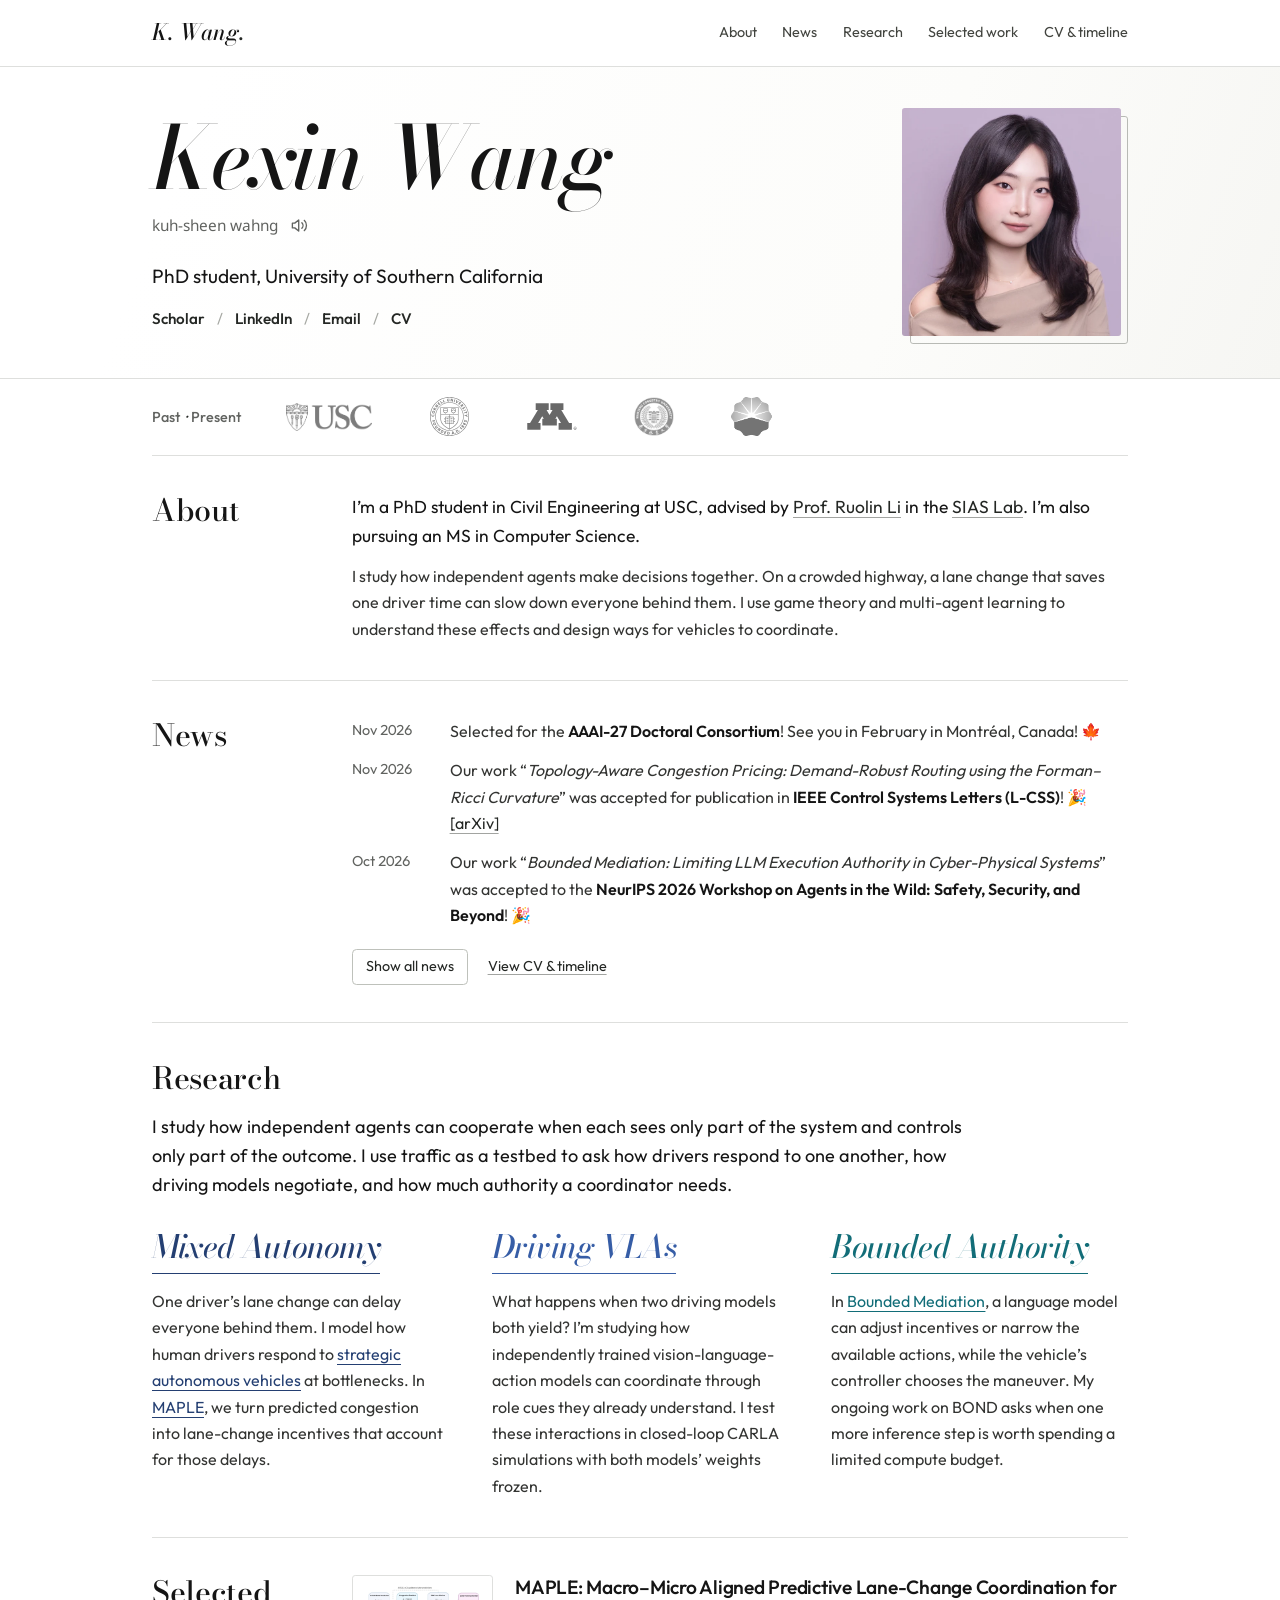
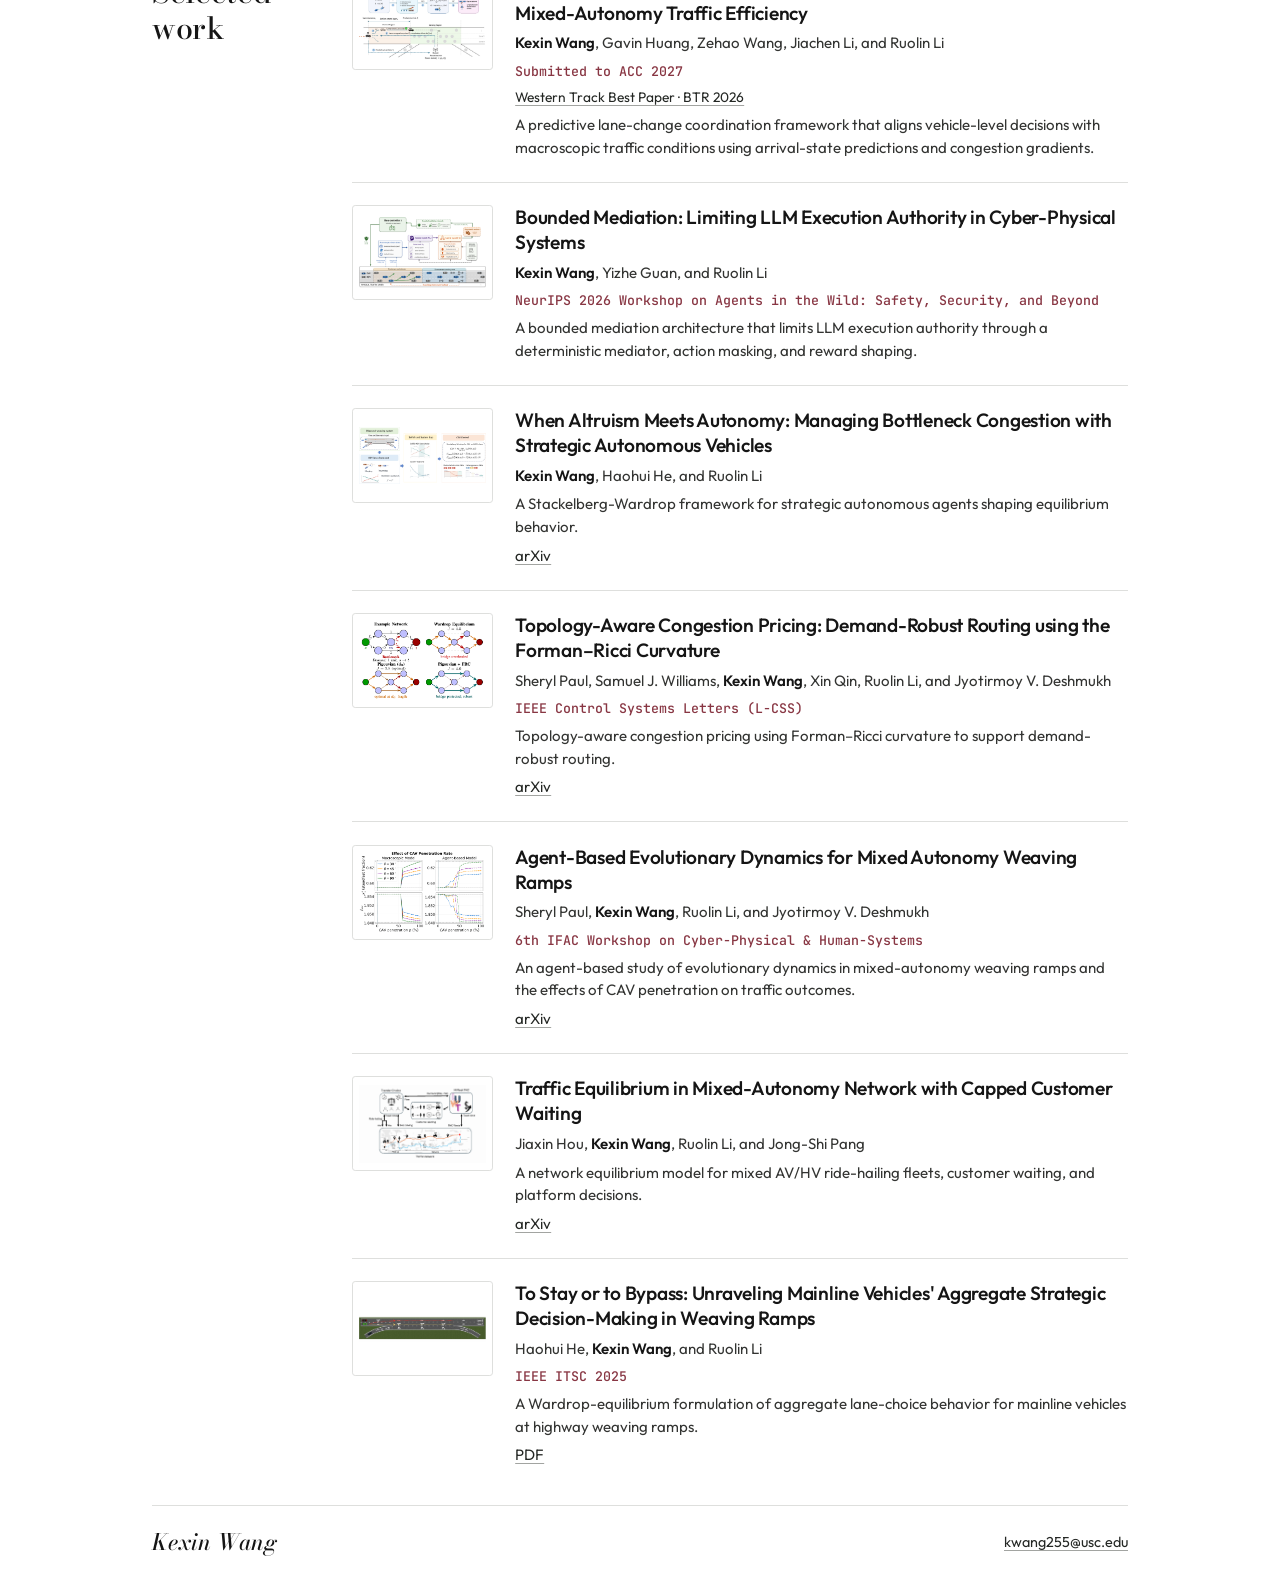
==== commit 10345ccd: "Add University of Minnesota to homepage affiliations" ====
--- a/index.html
+++ b/index.html
@@ -48,6 +48,7 @@
         <div class="affiliation-marks">
           <button type="button" class="affiliation usc" aria-label="University of Southern California" aria-pressed="false"><img src="assets/affiliations/usc.png" alt=""><span aria-hidden="true" class="affiliation-name">University of Southern California</span></button>
           <button type="button" class="affiliation cornell" aria-label="Cornell University" aria-pressed="false"><img src="assets/affiliations/cornell.svg" alt=""><span aria-hidden="true" class="affiliation-name">Cornell University</span></button>
+          <button type="button" class="affiliation umn" aria-label="University of Minnesota, Twin Cities" aria-pressed="false"><img src="assets/affiliations/umn.svg" width="50" alt=""><span aria-hidden="true" class="affiliation-name">University of Minnesota, Twin Cities</span></button>
           <button type="button" class="affiliation nfu" aria-label="Nanjing Forestry University" aria-pressed="false"><img src="assets/affiliations/njfu.png" alt=""><span aria-hidden="true" class="affiliation-name">Nanjing Forestry University</span></button>
           <button type="button" class="affiliation cnpc" aria-label="China National Petroleum Corporation" aria-pressed="false"><img src="assets/affiliations/cnpc.png" alt=""><span aria-hidden="true" class="affiliation-name">China National Petroleum Corporation</span></button>
         </div>
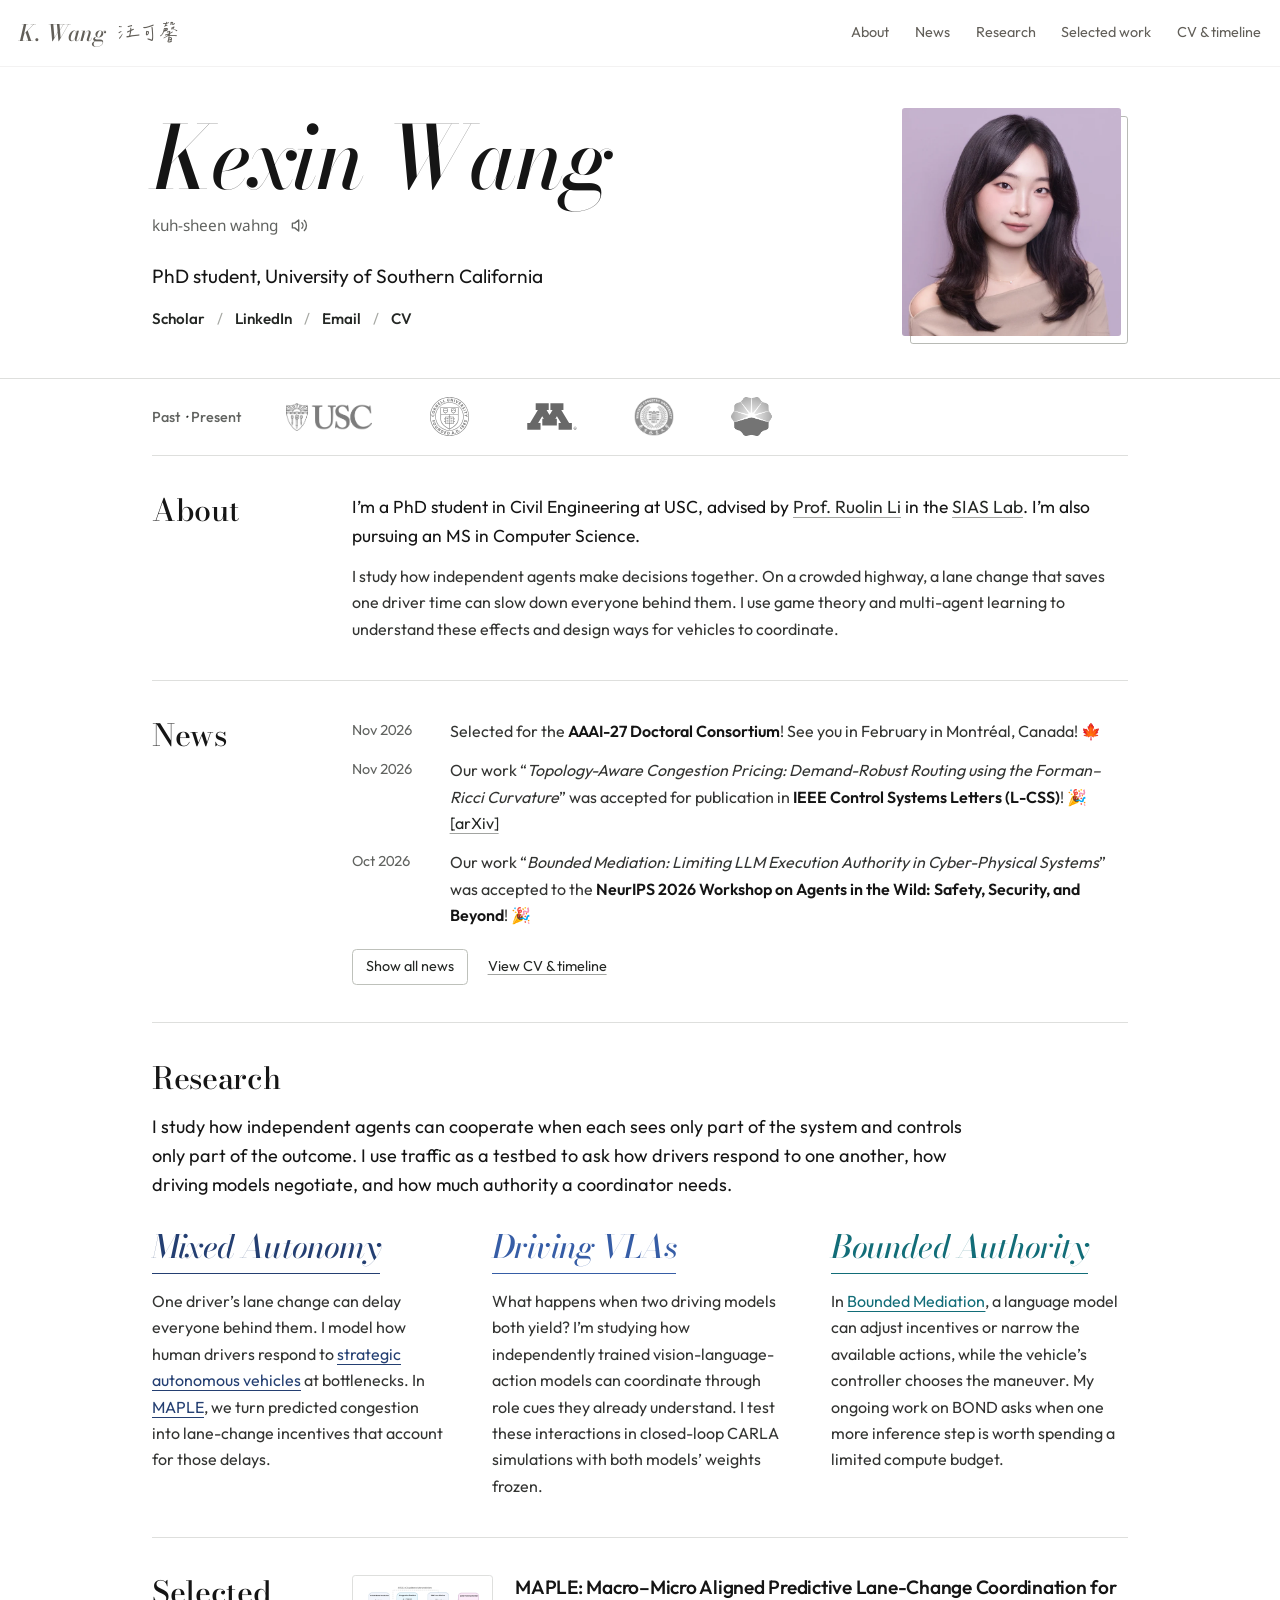
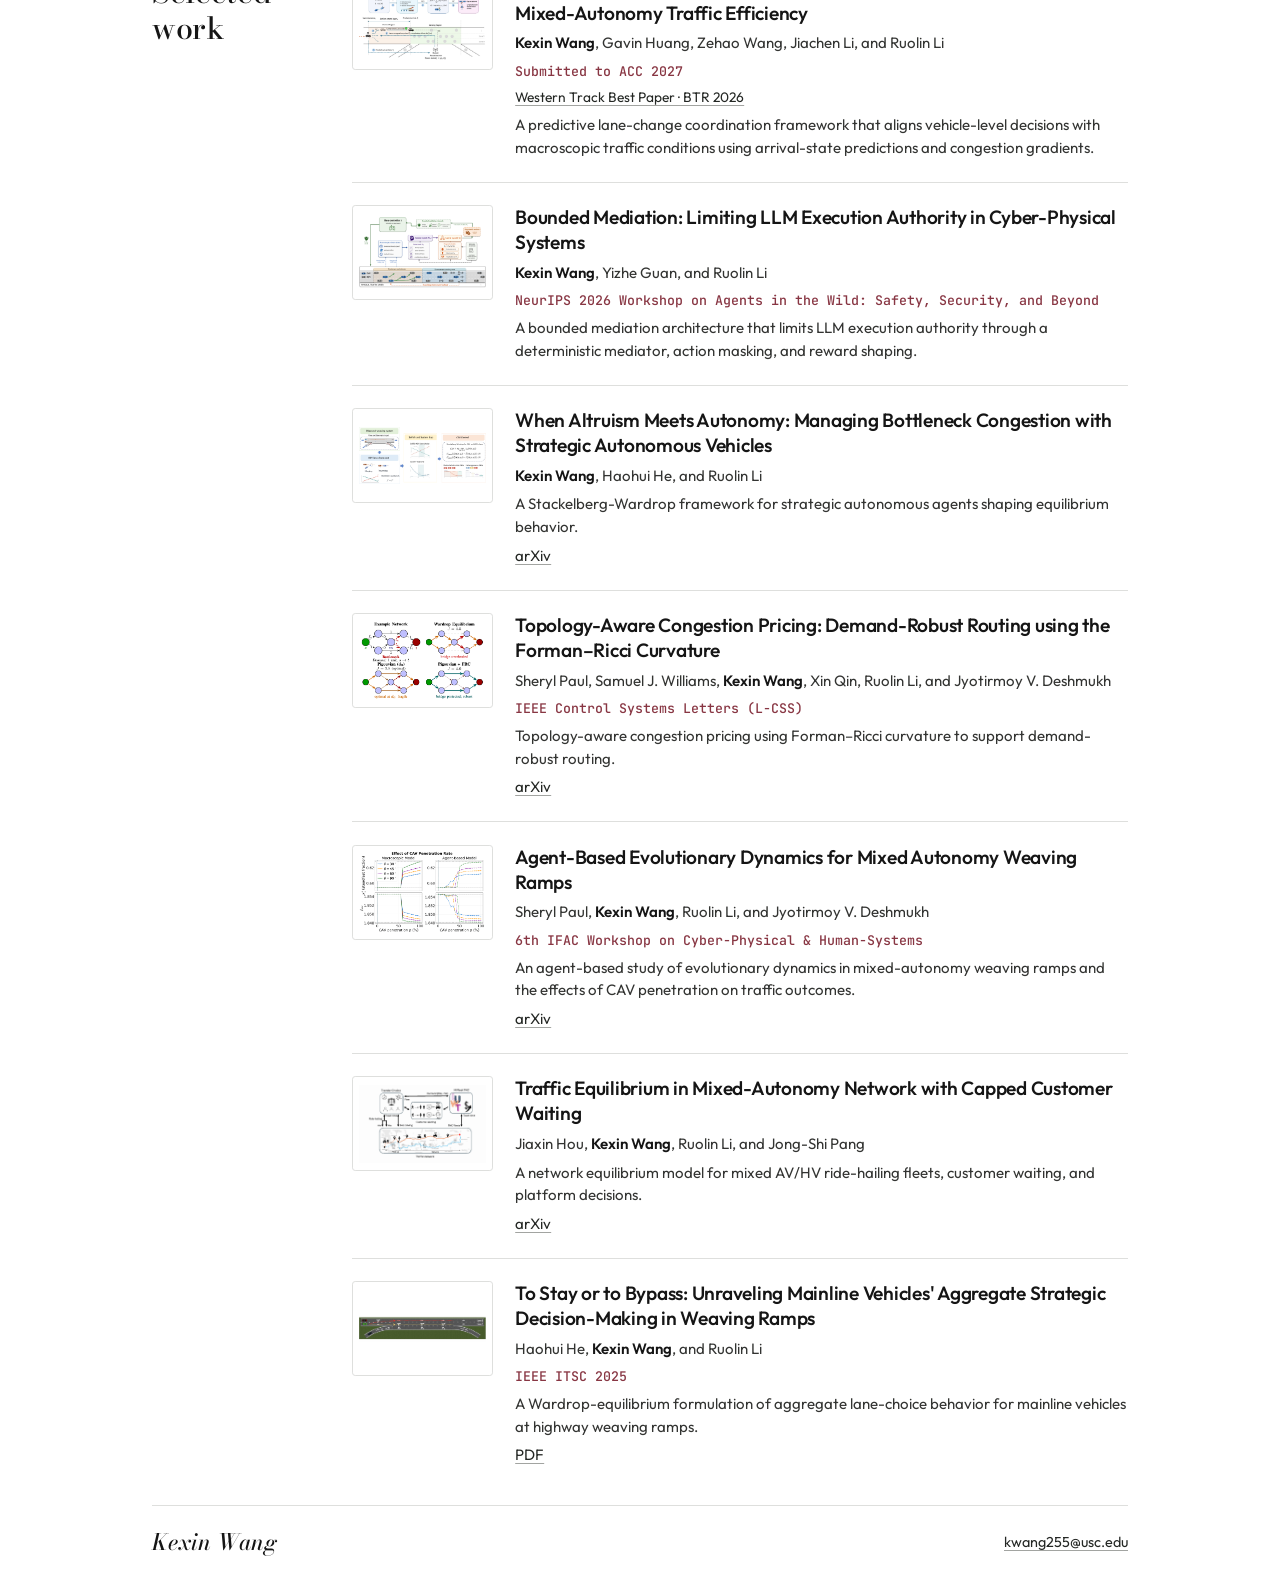
==== commit a0d8395e: "Use a sticky bilingual header with the handwritten Chinese name" ====
--- a/index.html
+++ b/index.html
@@ -5,13 +5,13 @@
   <meta name="viewport" content="width=device-width, initial-scale=1">
   <meta name="description" content="Kexin Wang studies how independent agents coordinate in mixed-autonomy traffic, cooperative driving, and systems with limited decision authority at USC.">
   <title>Kexin Wang | University of Southern California</title>
-  <link rel="stylesheet" href="style.css">
-  <script src="main.js" defer></script>
+  <link rel="stylesheet" href="style.css?v=sticky">
+  <script src="main.js?v=sticky" defer></script>
 </head>
 <body>
   <a class="skip-link" href="#main">Skip to content</a>
-  <header class="site-header"><div class="wrap masthead">
-    <a class="wordmark" href="index.html" aria-label="Kexin Wang home">K. Wang<span>.</span></a>
+  <header class="site-header"><div class="masthead">
+    <a class="wordmark" href="index.html" aria-label="Kexin Wang 汪可馨, home"><span>K. Wang</span><span class="name-zh" lang="zh-Hans">汪可馨</span></a>
     <nav aria-label="Main navigation">
       <a href="#about">About</a><a href="#news">News</a><a href="#research">Research</a><a href="#publications">Selected work</a><a href="timeline.html">CV &amp; timeline</a>
     </nav>
@@ -39,7 +39,9 @@
             <a href="CV_Kexin_Wang.pdf" aria-label="CV (PDF)">CV</a>
           </div>
         </div>
-        <div class="portrait-wrap"><img src="assets/kexin-wang.webp" class="portrait" alt="Portrait of Kexin Wang" width="720" height="678" fetchpriority="high"></div>
+        <div class="portrait-wrap">
+          <img src="assets/kexin-wang.webp" class="portrait" alt="Portrait of Kexin Wang" width="720" height="678" fetchpriority="high">
+        </div>
       </div>
     </section>
     <div class="wrap">
--- a/style.css
+++ b/style.css
@@ -31,6 +31,13 @@
   src: url("assets/fonts/JetBrainsMono.woff") format("woff");
   font-style: normal;
   font-weight: 500;
+  font-display: swap;
+}
+@font-face {
+  font-family: "KW Header Script";
+  src: url("assets/fonts/KWHeaderScript.woff") format("woff");
+  font-weight: 400;
+  font-style: normal;
   font-display: swap;
 }
 :root {
@@ -46,7 +53,7 @@
   --sans: "Outfit", "Helvetica Neue", Arial, sans-serif;
 }
 * { box-sizing: border-box; }
-html { scroll-behavior: smooth; scroll-padding-top: 1.5rem; }
+html { scroll-behavior: smooth; scroll-padding-top: calc(var(--header-height, 4.2rem) + .75rem); }
 body { margin: 0; color: var(--copy); background: var(--paper); font: 1rem/1.65 var(--sans); }
 a { color: var(--link); text-decoration-color: #a2a4a1; text-underline-offset: .22em; }
 a:hover { color: #1f4877; text-decoration-color: currentColor; }
@@ -59,15 +66,18 @@
 .wrap { width: min(61rem, calc(100% - 5rem)); margin-inline: auto; }
 .sr-only, .skip-link:not(:focus) { position: absolute; width: 1px; height: 1px; overflow: hidden; clip-path: inset(50%); white-space: nowrap; }
 .skip-link:focus { position: absolute; z-index: 4; background: white; padding: .5rem; }
-.site-header { border-bottom: 1px solid var(--rule); }
+.site-header { position: sticky; top: 0; z-index: 3; background: var(--paper); color: #625f59; border-bottom: 1px solid rgb(98 95 89 / 8%); }
 .masthead, nav, .profile-links, .news-actions, footer { display: flex; align-items: center; }
-.masthead { min-height: 4.1rem; justify-content: space-between; gap: 2rem; }
+.masthead { min-height: 4.1rem; padding-inline: clamp(.75rem, 1.5vw, 1.5rem); justify-content: space-between; gap: 2rem; }
 .wordmark, .footer-name { font: italic 500 1.4rem/1.1 var(--serif); color: var(--ink); text-decoration: none; }
-.wordmark span { color: var(--link); }
+.wordmark { display: inline-flex; align-items: baseline; gap: .6rem; white-space: nowrap; color: inherit; }
+.wordmark .name-zh { font: normal 400 1.62rem/1.1 "KW Header Script", KaiTi, "Songti SC", serif; letter-spacing: .02em; }
+.masthead nav { margin-inline-start: auto; justify-content: flex-end; }
+.masthead nav a { white-space: nowrap; }
 nav { flex-wrap: wrap; column-gap: clamp(.8rem, 2vw, 1.7rem); }
-nav a { color: #42443f; text-decoration: none; font-size: .9rem; padding-block: .4rem; }
-nav a:hover, nav a[aria-current] { color: var(--link); text-decoration: underline; }
-.hero, .timeline-hero { background: linear-gradient(110deg, #fff 15%, #fcfcfa 70%, #f6f6f3); border-bottom: 1px solid var(--rule); }
+nav a { color: inherit; text-decoration: none; font-size: .9rem; padding-block: .4rem; }
+nav a:hover, nav a[aria-current] { color: #47443f; text-decoration: underline; }
+.hero, .timeline-hero { border-bottom: 1px solid var(--rule); }
 .hero-inner { display: grid; grid-template-columns: 1fr auto; align-items: center; gap: 3rem; padding-block: 2.6rem; }
 h1 { font-size: clamp(3.35rem, 6.8vw, 5.5rem); line-height: 1.03; letter-spacing: -.025em; }
 h1 i { color: var(--ink); font-weight: inherit; }
@@ -136,6 +146,10 @@
 .timeline-hero > .wrap { padding-block: 2.8rem; }
 .timeline-owner { color: var(--muted); font: italic 500 1.15rem var(--serif); margin-bottom: .65rem; }
 .pdf-link { display: inline-block; text-decoration: none; margin-top: 1.25rem; font-size: .95rem; }
+.supporter-logos { display: flex; align-items: center; flex-wrap: wrap; gap: 1rem 2rem; padding-inline-start: clamp(1rem, 3vw, 2rem); }
+.supporter-logos a { display: inline-flex; align-items: center; min-height: 44px; }
+.supporter-logos img { display: block; object-fit: contain; }
+.timeline #acknowledgements { grid-template-columns: minmax(0, 1fr); row-gap: 1.25rem; }
 .records li { display: grid; grid-template-columns: 7.3rem 1fr; gap: 1rem; padding-block: .8rem; }
 .records li:first-child { padding-top: 0; }
 .records li:last-child { padding-bottom: 0; }
@@ -152,8 +166,9 @@
   .affiliations { gap: 1.5rem; }
 }
 @media (max-width: 580px) {
+  html { scroll-padding-top: calc(var(--header-height, 7.25rem) + .75rem); }
   .masthead { align-items: start; flex-direction: column; padding-block: .85rem .65rem; gap: .35rem; }
-  nav { column-gap: 1rem; row-gap: 0; }
+  nav { column-gap: .8rem; row-gap: 0; }
   nav a { font-size: .875rem; padding-block: .2rem; }
   .hero-inner { grid-template-columns: 1fr 26%; padding-block: 2rem; gap: .8rem; align-items: start; }
   h1 { font-size: clamp(2.48rem, 8.7vw, 3.2rem); }
@@ -178,6 +193,7 @@
   .affiliation img { transition: none; }
 }
 @media print {
+  .site-header { position: static; }
   .masthead nav, .news-actions, .skip-link, .pdf-link { display: none; }
   #older-news[hidden] { display: block !important; }
   .wrap { width: 100%; }
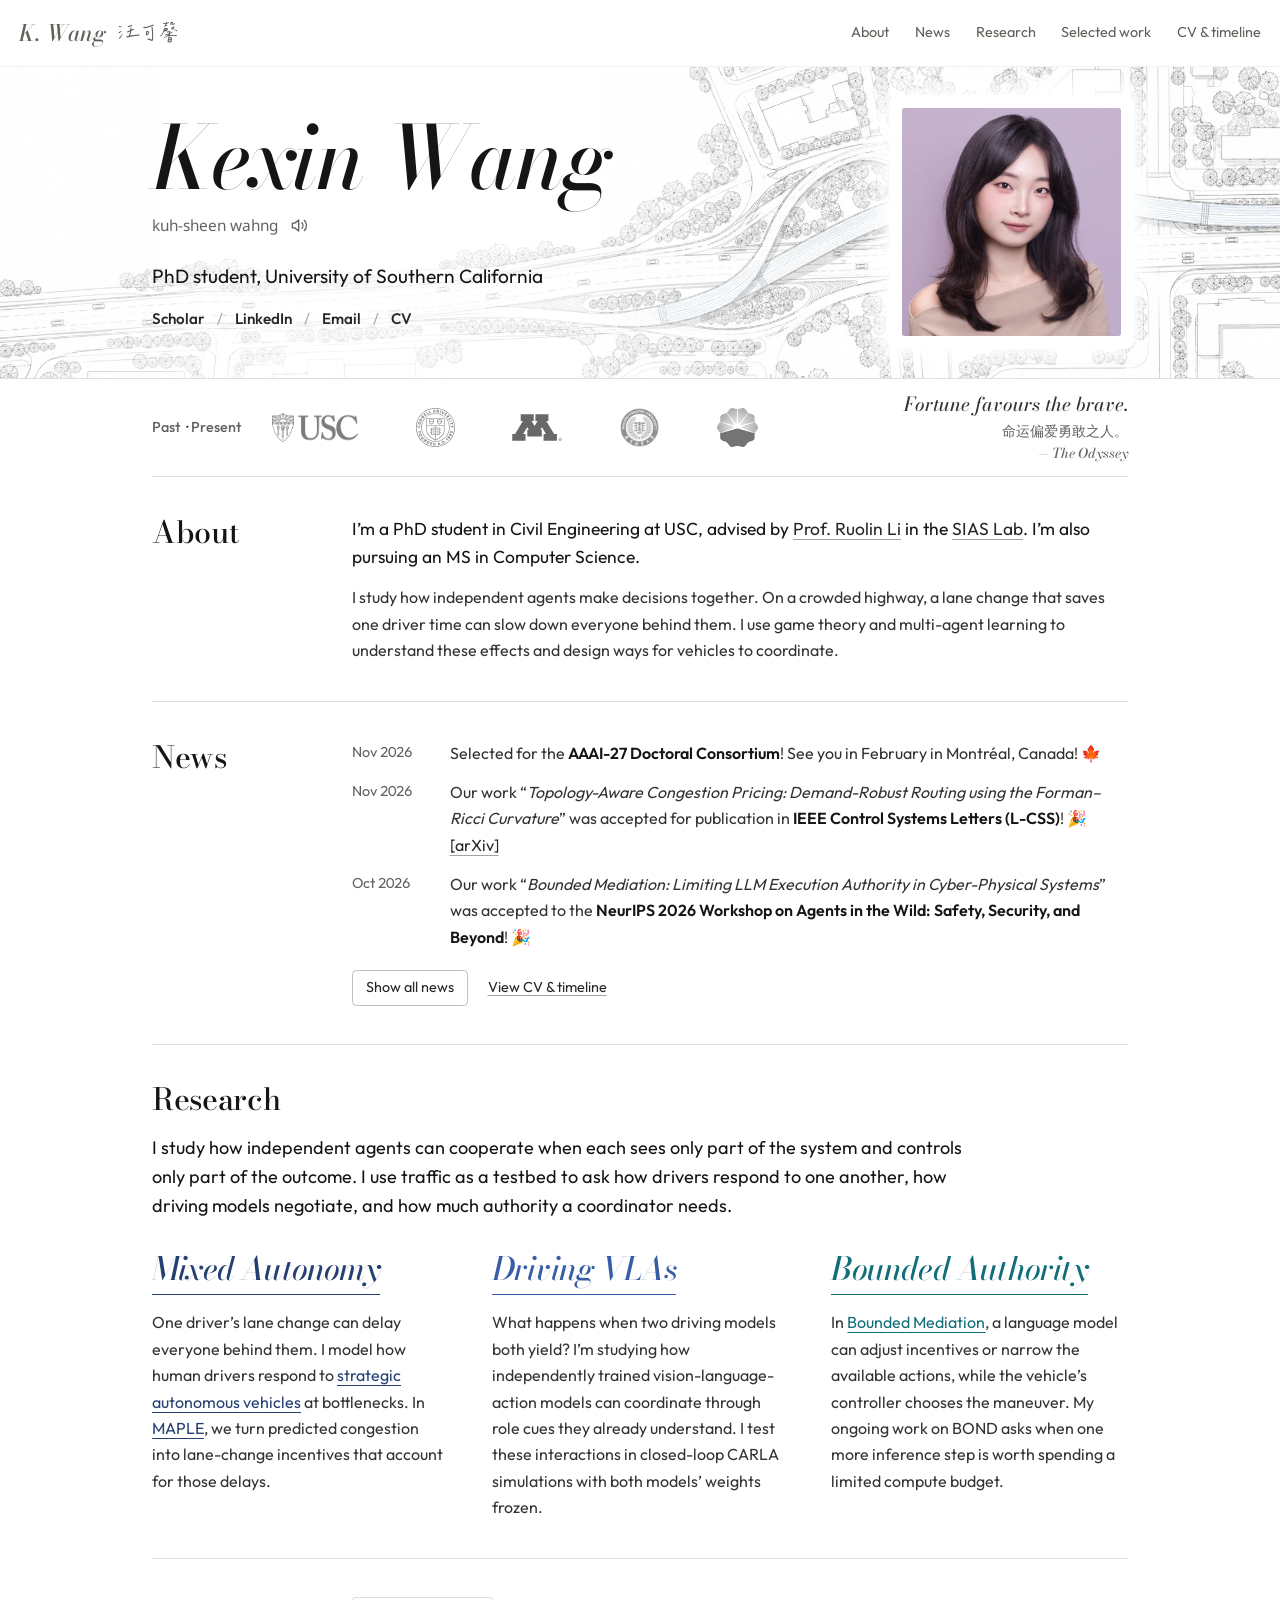
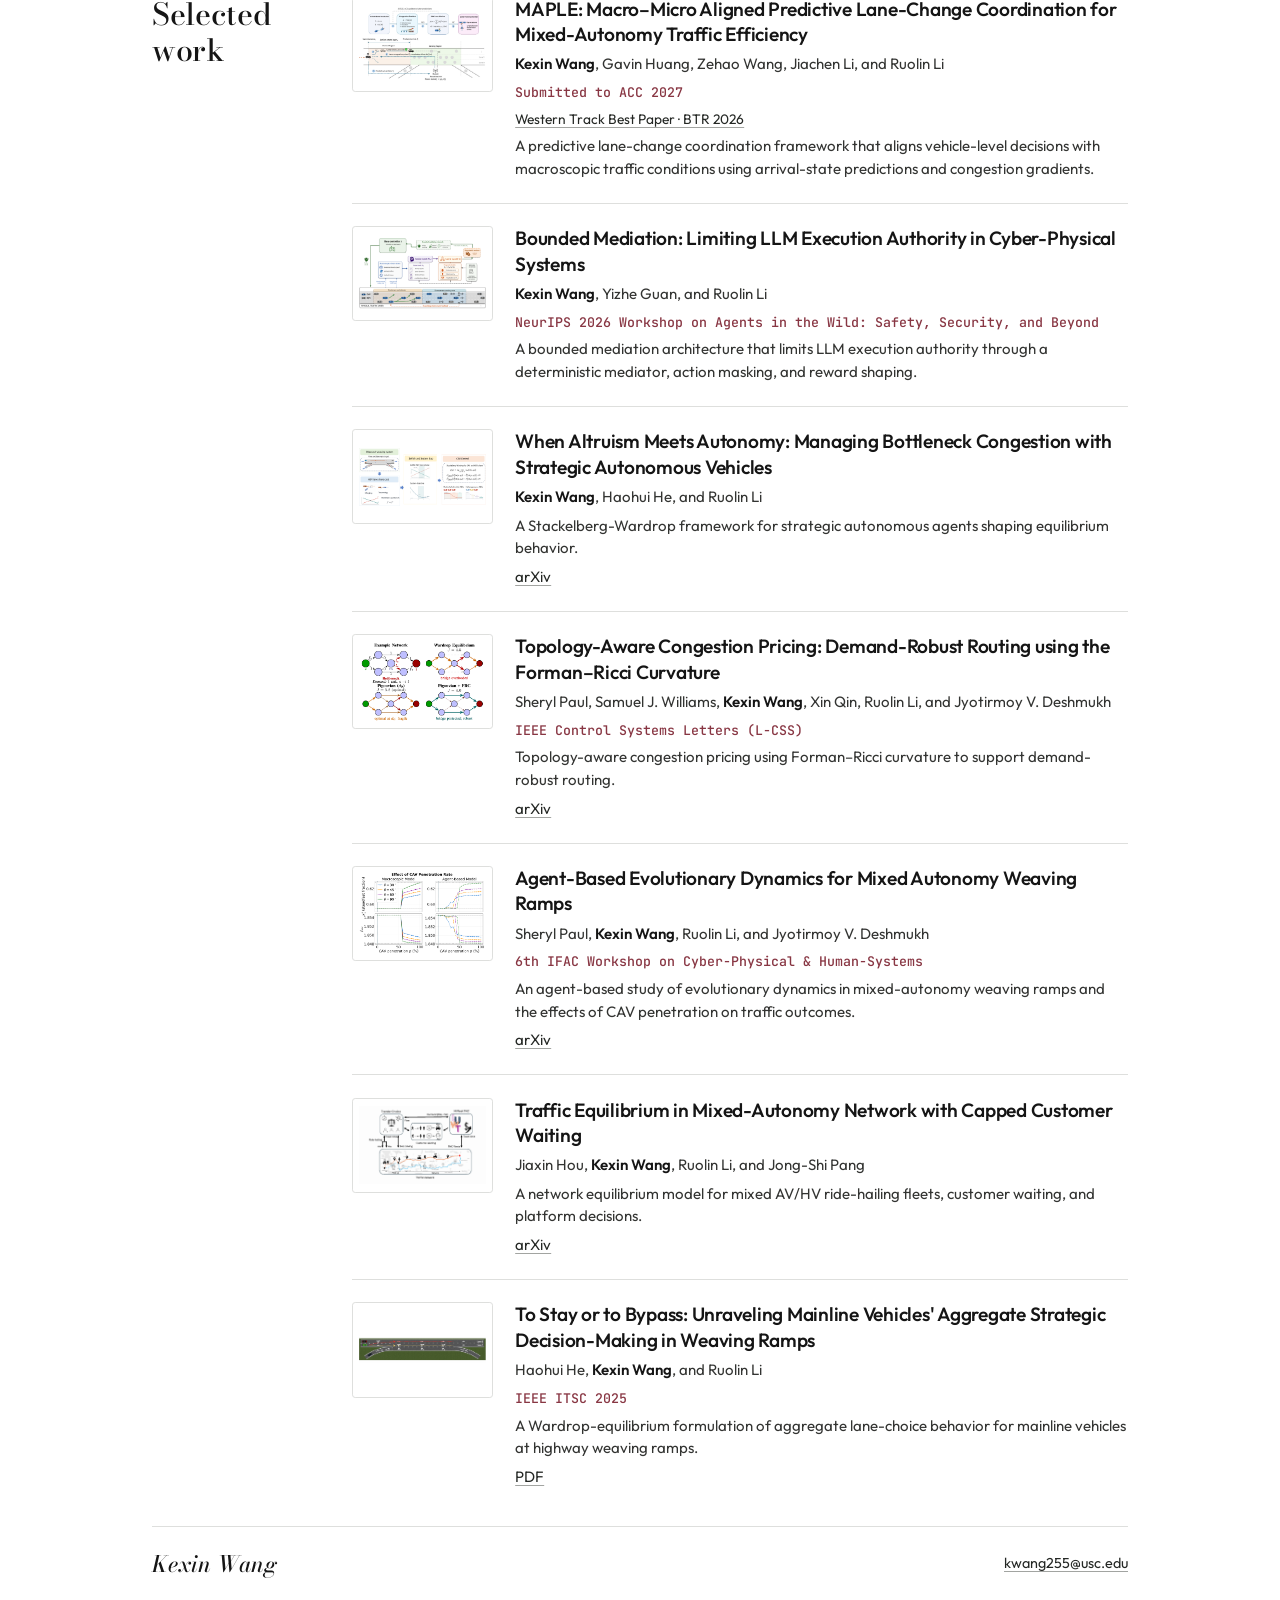
==== commit 91817fb9: "Add bilingual Odyssey quote beside affiliation logos" ====
--- a/index.html
+++ b/index.html
@@ -54,6 +54,13 @@
           <button type="button" class="affiliation nfu" aria-label="Nanjing Forestry University" aria-pressed="false"><img src="assets/affiliations/njfu.png" alt=""><span aria-hidden="true" class="affiliation-name">Nanjing Forestry University</span></button>
           <button type="button" class="affiliation cnpc" aria-label="China National Petroleum Corporation" aria-pressed="false"><img src="assets/affiliations/cnpc.png" alt=""><span aria-hidden="true" class="affiliation-name">China National Petroleum Corporation</span></button>
         </div>
+        <figure class="affiliation-quote">
+          <blockquote>
+            <p>Fortune favours the brave.</p>
+            <p lang="zh-CN">命运偏爱勇敢之人。</p>
+          </blockquote>
+          <figcaption>— <cite>The Odyssey</cite></figcaption>
+        </figure>
       </div>
       <section id="about" class="section">
         <h2>About</h2>
--- a/style.css
+++ b/style.css
@@ -60,6 +60,17 @@
 :focus-visible { outline: 2px solid var(--link); outline-offset: 4px; border-radius: 2px; }
 [hidden] { display: none !important; }
 button { font: inherit; color: inherit; cursor: pointer; }
+@media (any-pointer: fine) {
+  html { cursor: url("assets/mochi-cursor.png") 5 3, auto; }
+  a[href] { cursor: pointer; }
+}
+@media (any-pointer: fine) and (prefers-reduced-motion: no-preference) {
+  html { animation: mochi-blink 3.2s step-end infinite; }
+  @keyframes mochi-blink {
+    0%, 100% { cursor: url("assets/mochi-cursor.png") 5 3, auto; }
+    95% { cursor: url("assets/mochi-blink.png") 5 3, auto; }
+  }
+}
 h1, h2, h3, p, ul { margin: 0; }
 h1, h2, h3 { font-family: var(--serif); font-weight: 400; color: var(--ink); }
 p + p { margin-top: .75rem; }
@@ -78,6 +89,11 @@
 nav a { color: inherit; text-decoration: none; font-size: .9rem; padding-block: .4rem; }
 nav a:hover, nav a[aria-current] { color: #47443f; text-decoration: underline; }
 .hero, .timeline-hero { border-bottom: 1px solid var(--rule); }
+.hero {
+  --corridor-wash: linear-gradient(90deg, #ffffff29, #ffffffc9 23%, #ffffffa6 41%, #ffffff26 61%, transparent);
+  background: var(--corridor-wash),
+              url("assets/traffic-corridor.webp") center 53% / cover no-repeat #fff;
+}
 .hero-inner { display: grid; grid-template-columns: 1fr auto; align-items: center; gap: 3rem; padding-block: 2.6rem; }
 h1 { font-size: clamp(3.35rem, 6.8vw, 5.5rem); line-height: 1.03; letter-spacing: -.025em; }
 h1 i { color: var(--ink); font-weight: inherit; }
@@ -91,13 +107,35 @@
 .profile-links a { font-weight: 550; font-size: .95rem; text-decoration: none; }
 .profile-links a:hover { text-decoration: underline; }
 .profile-links a + a::before { content: "/"; color: #a6a8a3; margin-inline: .75rem; display: inline-block; font-weight: 400; }
-.portrait-wrap { position: relative; width: clamp(11rem, 19vw, 13.7rem); margin-right: .45rem; isolation: isolate; }
-.portrait-wrap::after { content: ""; position: absolute; z-index: -1; inset: .5rem -.48rem -.48rem .5rem; border: 1px solid #b8bab5; border-radius: .18rem; }
-.portrait { display: block; width: 100%; height: auto; aspect-ratio: 1 / 1.04; object-fit: cover; object-position: center 34%; border-radius: .18rem; }
-.affiliations { display: flex; align-items: center; gap: 2.5rem; padding-block: .85rem; border-bottom: 1px solid var(--rule); }
+.portrait-wrap {
+  --portrait-clearance: clamp(.45rem, 1vw, .85rem);
+  width: clamp(11rem, 19vw, 13.7rem);
+  margin-right: .45rem;
+  border-radius: .18rem;
+  box-shadow: 0 0 0 var(--portrait-clearance) white,
+              0 0 calc(2 * var(--portrait-clearance)) calc(2 * var(--portrait-clearance)) white;
+}
+.portrait {
+  display: block;
+  width: 100%;
+  height: auto;
+  aspect-ratio: 1 / 1.04;
+  object-fit: cover;
+  object-position: center 34%;
+  border-radius: .18rem;
+}
+.affiliations { display: flex; flex-wrap: wrap; align-items: center; gap: .85rem clamp(.8rem, 2vw, 2.5rem); padding-block: .85rem; border-bottom: 1px solid var(--rule); }
 .affiliation-label { font: 500 .9rem var(--sans); color: var(--muted); white-space: nowrap; }
 .affiliation-label i { padding-inline: .1rem; color: var(--link); }
 .affiliation-marks { display: flex; align-items: center; gap: clamp(1.5rem, 4vw, 3rem); }
+.affiliation-quote { margin: 0 0 0 auto; text-align: right; color: var(--muted); }
+.affiliation-quote blockquote { margin: 0; }
+.affiliation-quote blockquote p:first-child,
+.affiliation-quote figcaption { font: italic 500 1.2rem/1.35 var(--serif); }
+.affiliation-quote blockquote p:first-child { color: var(--copy); }
+.affiliation-quote [lang="zh-CN"] { font-family: "Songti SC", "Noto Serif CJK SC", SimSun, serif; }
+.affiliation-quote blockquote p + p { margin-top: .2rem; font-size: .86rem; }
+.affiliation-quote figcaption { font-size: .85rem; }
 .affiliation { position: relative; padding: .3rem; border: 0; background: transparent; min-height: 44px; min-width: 44px; display: grid; place-items: center; }
 .affiliation img { max-width: 5.4rem; height: 2.45rem; object-fit: contain; filter: grayscale(1); opacity: .65; transition: filter .18s, opacity .18s; }
 .affiliation.usc img { width: 5.4rem; height: auto; }
@@ -163,7 +201,8 @@
   .masthead { gap: .8rem; }
   .section { grid-template-columns: 1fr; gap: 1.1rem; padding-block: 1.85rem; }
   .hero-inner { gap: 1.3rem; }
-  .affiliations { gap: 1.5rem; }
+  .affiliations { gap: .85rem; }
+  .affiliation-marks { gap: .85rem; }
 }
 @media (max-width: 580px) {
   html { scroll-padding-top: calc(var(--header-height, 7.25rem) + .75rem); }
@@ -171,6 +210,10 @@
   nav { column-gap: .8rem; row-gap: 0; }
   nav a { font-size: .875rem; padding-block: .2rem; }
   .hero-inner { grid-template-columns: 1fr 26%; padding-block: 2rem; gap: .8rem; align-items: start; }
+  .hero {
+    --corridor-wash: linear-gradient(90deg, #ffffffba, #ffffffc7 53%, #ffffff3d 82%, transparent);
+    background-position: center, 46% center;
+  }
   h1 { font-size: clamp(2.48rem, 8.7vw, 3.2rem); }
   .portrait-wrap { width: calc(100% - .4rem); margin: .25rem 0 0; }
   .position { font-size: 1rem; line-height: 1.45; margin-top: .85rem; }
@@ -178,6 +221,7 @@
   .profile-links a + a::before { margin-inline: .4rem; }
   .affiliations { gap: .4rem; align-items: start; flex-direction: column; padding-block: .85rem; }
   .affiliation-marks { justify-content: space-between; width: 100%; gap: .4rem; }
+  .affiliation-quote { margin-top: .65rem; }
   .affiliation img { height: 2rem; }
   .affiliation.usc img { width: 4.1rem; }
   .affiliation:first-child .affiliation-name { left: 0; transform: none; }
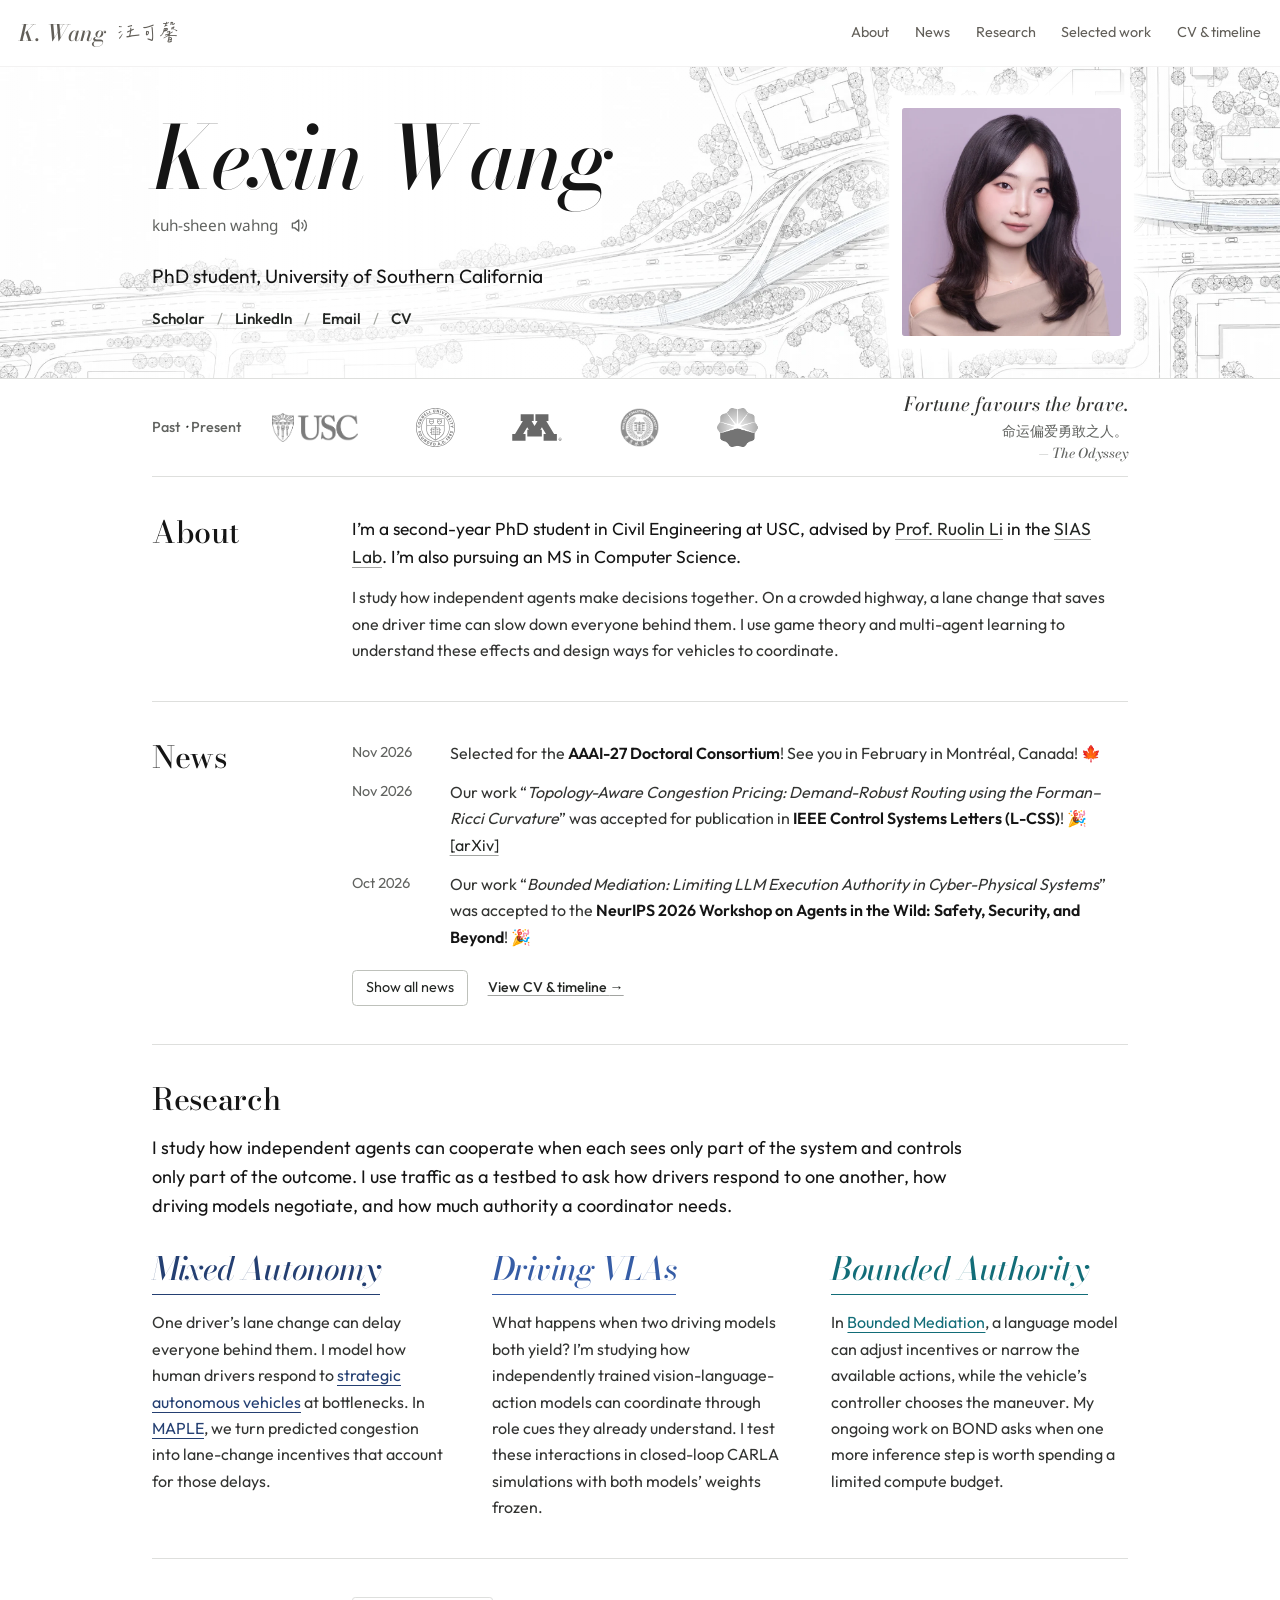
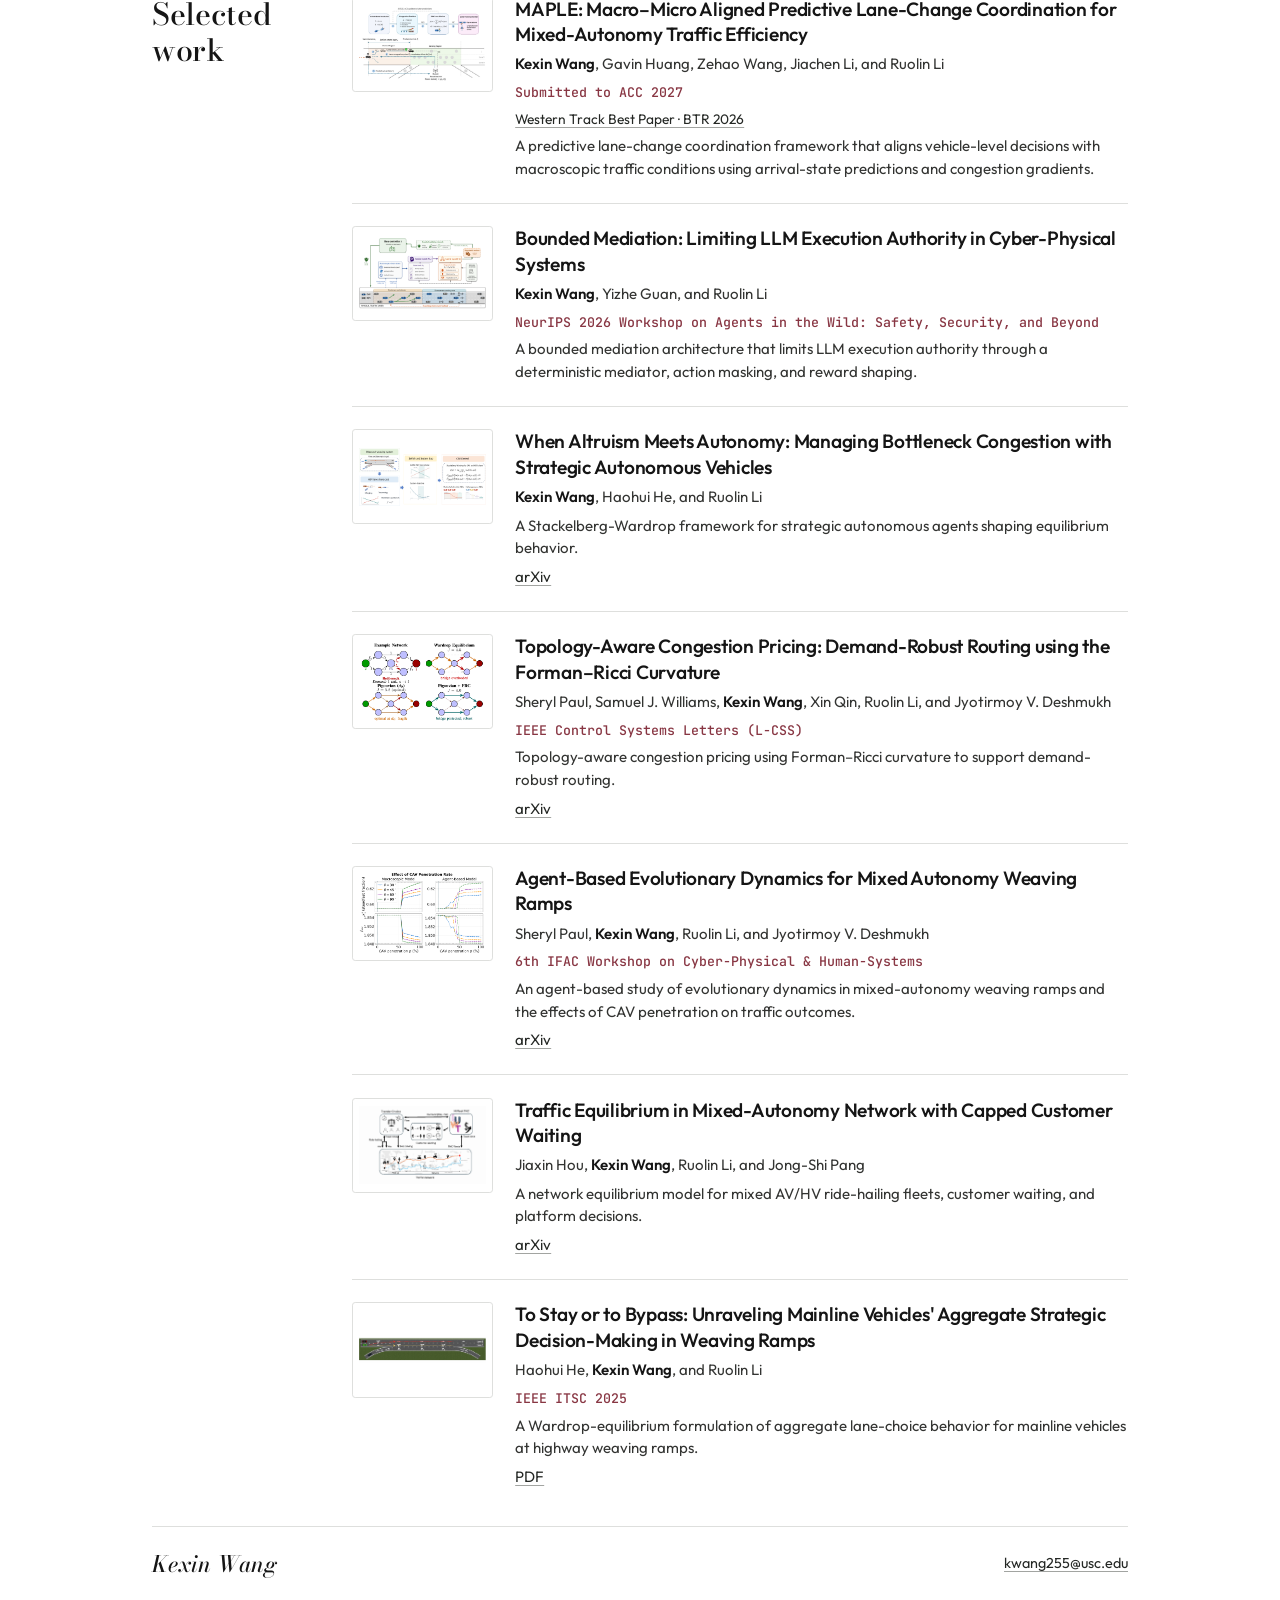
==== commit bd0706d3: "Update PhD year and refine the News timeline link" ====
--- a/index.html
+++ b/index.html
@@ -65,7 +65,7 @@
       <section id="about" class="section">
         <h2>About</h2>
         <div class="section-body about-copy">
-          <p>I’m a PhD student in Civil Engineering at USC, advised by <a href="https://ruolinli.me/ruolin-li/">Prof. Ruolin Li</a> in the <a href="https://ruolinli.me/">SIAS Lab</a>. I’m also pursuing an MS in Computer Science.</p>
+          <p>I’m a second-year PhD student in Civil Engineering at USC, advised by <a href="https://ruolinli.me/ruolin-li/">Prof. Ruolin Li</a> in the <a href="https://ruolinli.me/">SIAS Lab</a>. I’m also pursuing an MS in Computer Science.</p>
           <p>I study how independent agents make decisions together. On a crowded highway, a lane change that saves one driver time can slow down everyone behind them. I use game theory and multi-agent learning to understand these effects and design ways for vehicles to coordinate.</p>
         </div>
       </section>
@@ -91,7 +91,7 @@
           </div>
           <div class="news-actions">
             <button type="button" id="news-toggle" aria-controls="older-news" aria-expanded="true" hidden>Show all news</button>
-            <a href="timeline.html">View CV &amp; timeline</a>
+            <a href="timeline.html">View CV &amp; timeline <span aria-hidden="true">→</span></a>
           </div>
         </div>
       </section>
--- a/style.css
+++ b/style.css
@@ -158,6 +158,7 @@
 .news-list time, .record-date { color: var(--muted); font-size: .9rem; font-variant-numeric: tabular-nums; line-height: 1.8; }
 .news-list strong, .authors strong, .records strong { font-weight: 600; color: var(--ink); }
 .news-actions { flex-wrap: wrap; gap: .8rem 1.25rem; margin-top: 1.25rem; font-size: .9rem; }
+.news-actions a { font-size: .88rem; font-weight: 500; }
 #news-toggle, .pdf-link { border: 1px solid #bec1bb; border-radius: .28rem; color: var(--link); background: transparent; padding: .33rem .8rem; }
 #news-toggle:hover, .pdf-link:hover { background: #f4f5f1; }
 .research { display: block; }
